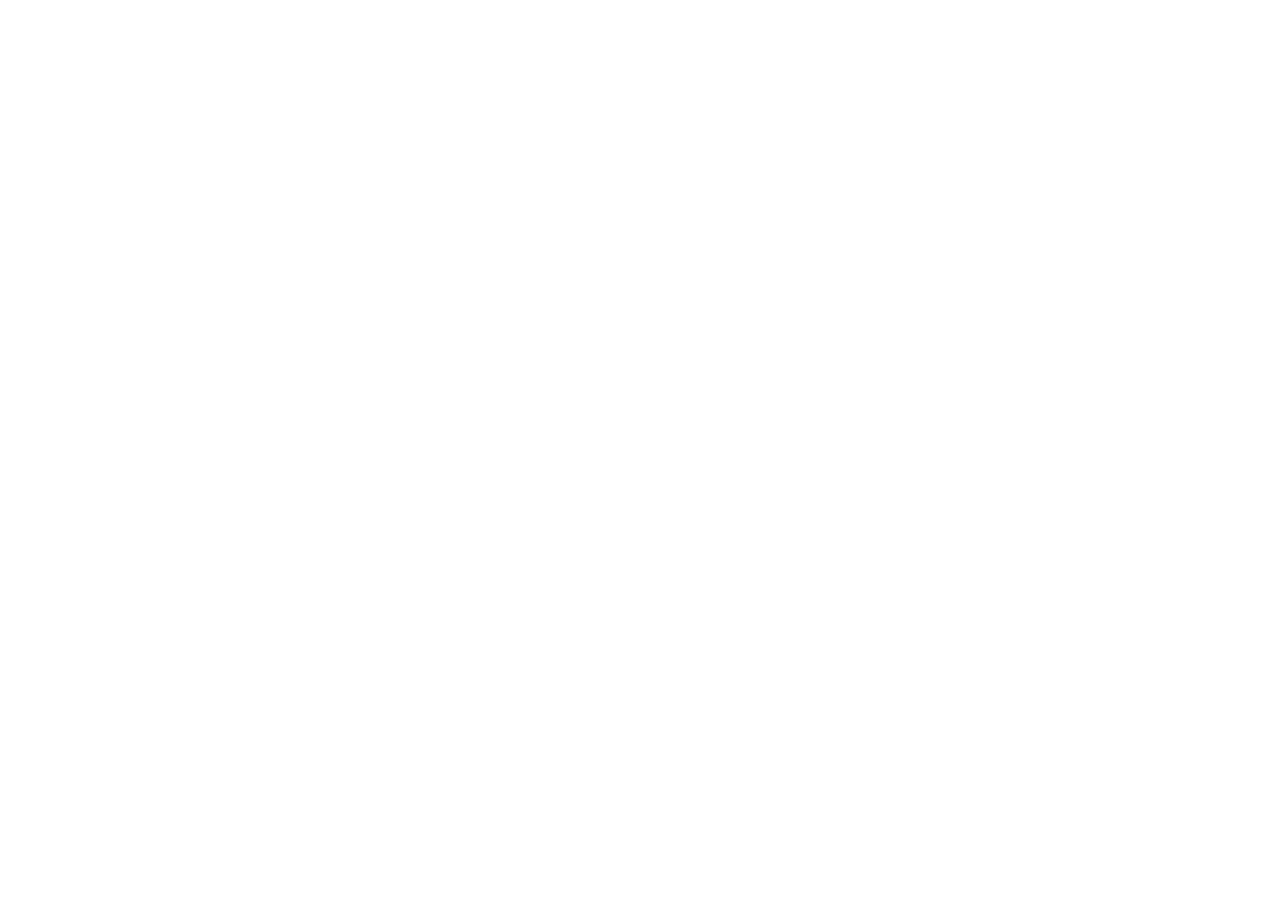
==== index.html @ 550b503c "Add style.css file" ====
<!DOCTYPE html>
<html lang="en">
<head>
    <meta charset="UTF-8">
    <meta http-equiv="X-UA-Compatible" content="IE=edge">
    <meta name="viewport" content="width=device-width, initial-scale=1.0">
    <link rel="stylesheet" href="style.css">
    <title>Science Conference</title>
</head>
<body>
    
</body>
</html>
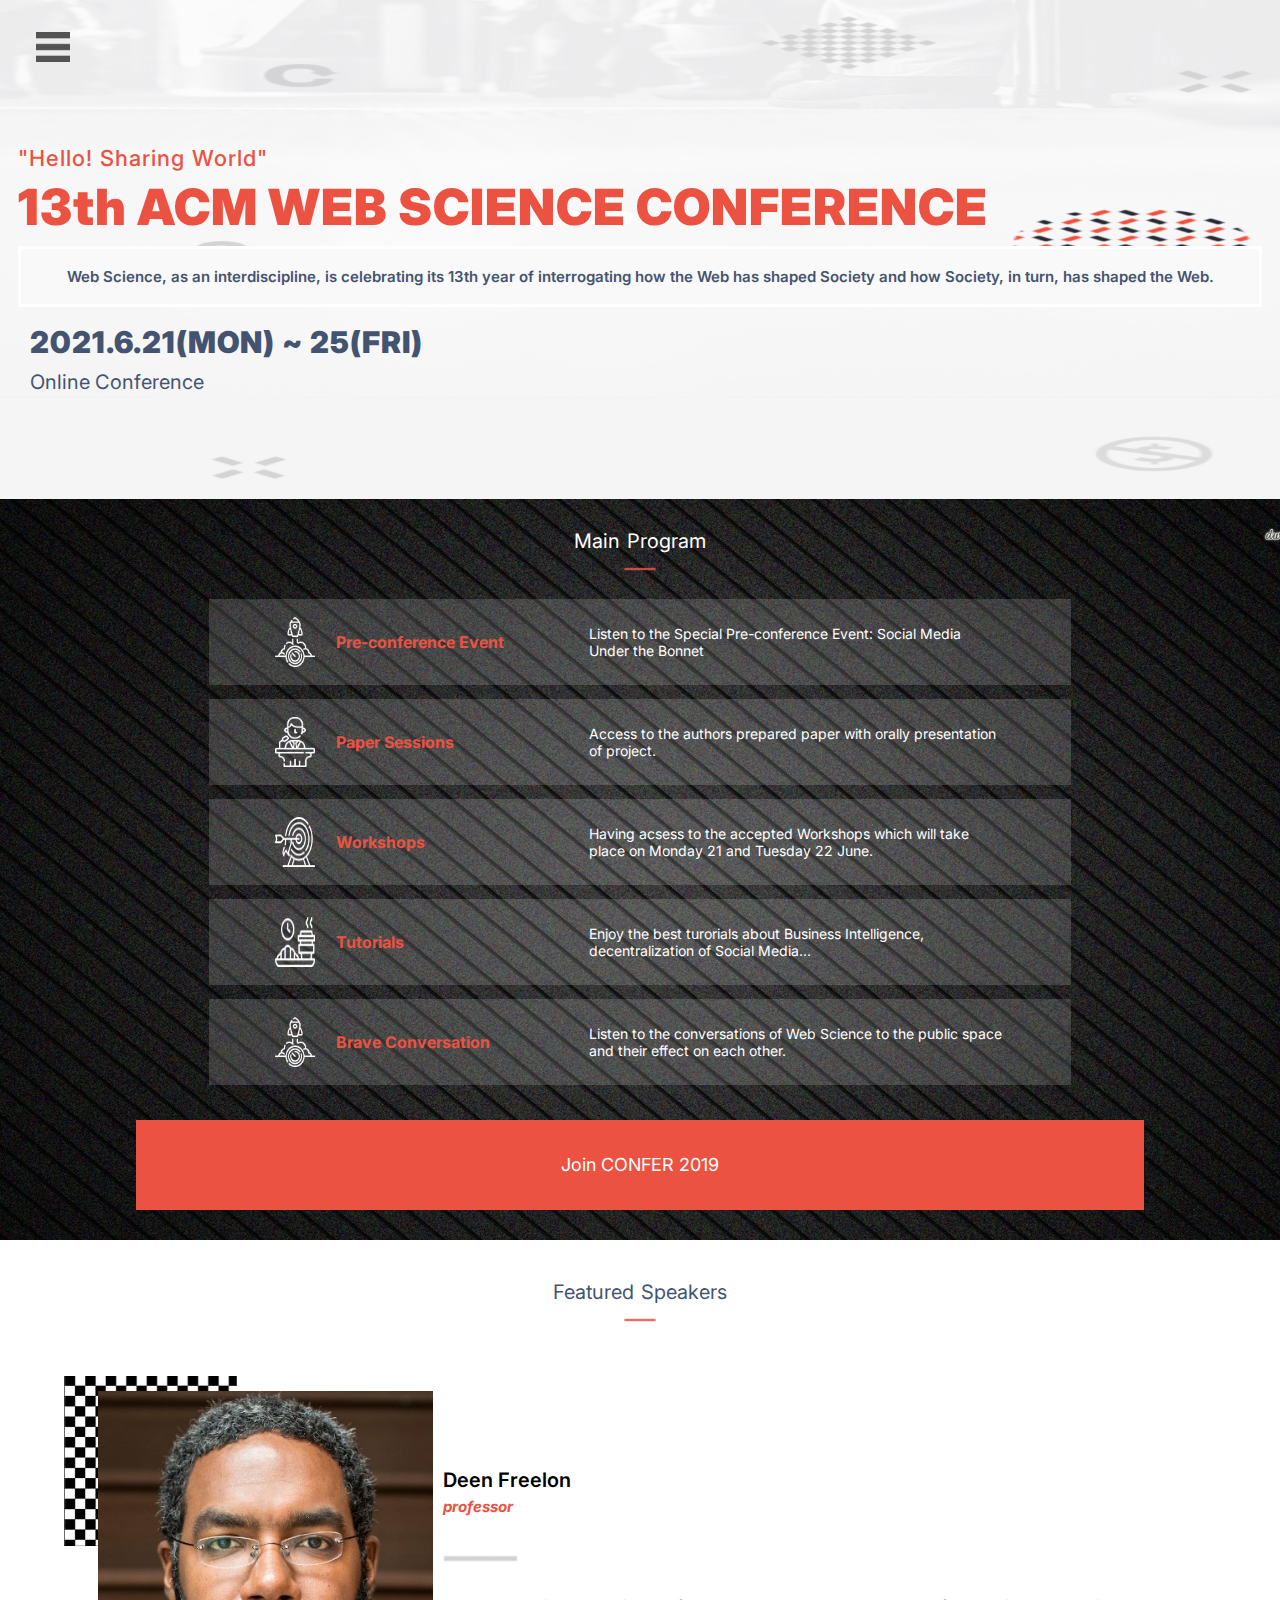
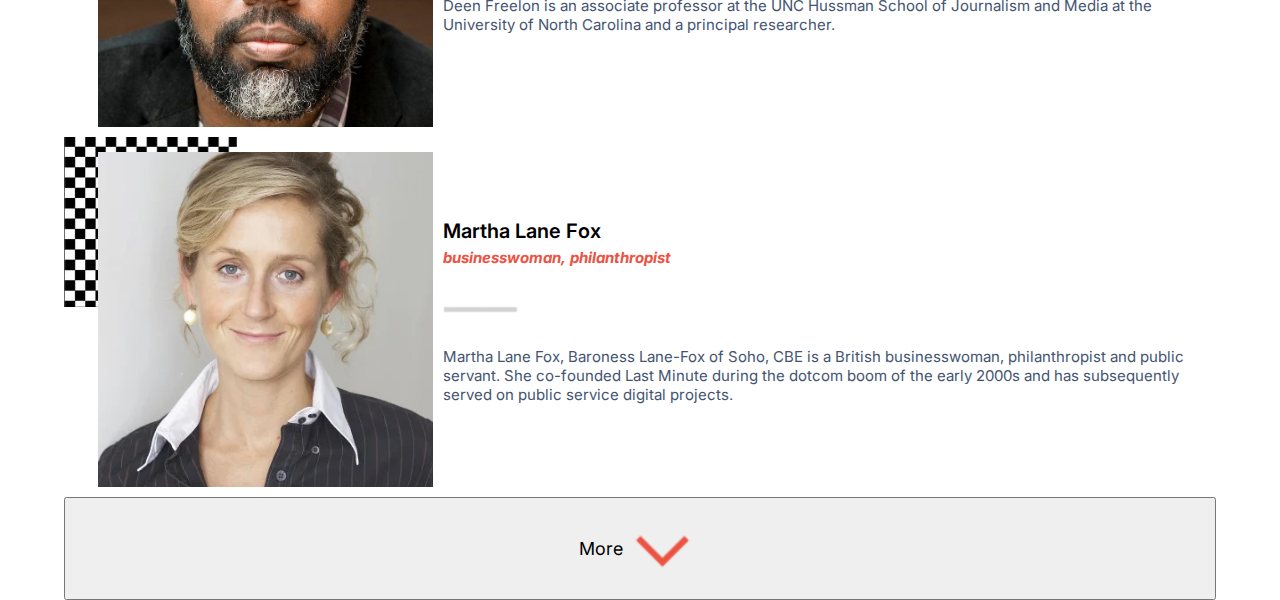
==== commit 0337f202: "Add home page for mobile version" ====
--- a/index.html
+++ b/index.html
@@ -1,13 +1,99 @@
 <!DOCTYPE html>
-<html lang="en">
+<html>
+
 <head>
-    <meta charset="UTF-8">
-    <meta http-equiv="X-UA-Compatible" content="IE=edge">
-    <meta name="viewport" content="width=device-width, initial-scale=1.0">
-    <link rel="stylesheet" href="style.css">
-    <title>Science Conference</title>
+  <meta charset="utf-8">
+  <meta name="viewport" content="width=device-width">
+  <title>CONFER</title>
+  <link rel="stylesheet" href="./css/homepage.css">
+  <link rel="preconnect" href="https://fonts.googleapis.com">
+<link rel="preconnect" href="https://fonts.gstatic.com" crossorigin>
+<link href="https://fonts.googleapis.com/css2?family=Inter:wght@300;400;500;600;700&display=swap" rel="stylesheet">
 </head>
+
 <body>
-    
+<section class="bg-img">
+  <nav class="nav-bar">
+    <div class="nav1-desktop">
+      <ul class="nav-list">
+      <li class="nav-item"><a href="#"><div class="facebook-img"><img src="./Assets/facebook_f_64px.png" alt="facebook" width="22px"></div></a></li>
+      <li class="nav-item"><a href="#"><div class="twitter-img"><img src="./Assets/twitter_64px.png" alt="twitter" width="22px"></div></a></li>
+      <li class="nav-item"><a href="#">English</a></li>
+      <li class="nav-item"><a href="#">My Page</a></li>
+      <li class="nav-item"><a href="#">Logout</a></li>
+    </ul>
+    </div>
+    <div class="nav2-desktop">
+          <div class="logo"><a href="#">>>CONFER</a></div>
+          <ul>
+            <li class="nav-item"><a href="#">About</a></li>
+            <li class="nav-item"><a href="#">Program</a></li>
+            <li class="nav-item"><a href="#">Join</a></li>
+            <li class="nav-item"><a href="#">Sponser</a></li>
+            <li class="nav-item"><a href="#">News</a></li>
+            <li class="nav-item"><a href="#">CC Campaign</a></li>
+          </ul>
+    </div>
+    <div class="nav-mobile">
+        <div class="mobile-hamburger"><a href="#"><img src="./Assets/mobile_menu.png" alt="mobile-menu"></a></div>
+    </div>
+    <!-- <div class="mobile-menu">
+        <div class="mobile-hamburger"><a href="#"><img src="./Assets/mobile_menu.png" alt="mobile-menu"></a></div>
+    </div> -->
+  </nav>
+  <div class="homepage">
+    <div class="heading-container">
+     <p>"Hello! Sharing World"</p>
+     <h1 class="main-heading">13th ACM WEB SCIENCE CONFERENCE</h1>
+    </div>
+    <div class="home-paragraph">
+     <p>Web Science, as an interdiscipline, is celebrating its 13th year of interrogating how the Web has shaped Society and how Society, in turn, has shaped the Web.</p>
+    </div>
+    <div class="date"><p>2021.6.21(MON) ~ 25(FRI)</p></div>
+    <div class="place"><p>Online Conference</p></div>
+  </div>
+
+</section>
+
+  <section class="main-program">
+    <h2 class="main-progam-title">Main Program</h2>
+    <img src="Assets/icons8-line-32.png" alt="underline" class="underline">
+    <div class="programs-container">
+        <div class="programs">
+            <img src="Assets/icon-4.png" alt="conference" class="program-icon">
+            <h3 class="program-title">Pre-conference Event</h3>
+            <p class="program-description">Listen to the Special Pre-conference Event: Social Media Under the Bonnet</p>
+        </div>
+        <div class="programs">
+            <img src="Assets/icon.png" alt="conference" class="program-icon">
+            <h3 class="program-title">Paper Sessions</h3>
+            <p class="program-description">Access to the authors prepared paper with orally presentation of project.</p>
+        </div>
+        <div class="programs">
+            <img src="Assets/icon-2.png" alt="conference" class="program-icon">
+            <h3 class="program-title">Workshops</h3>
+            <p class="program-description">Having acsess to the accepted Workshops which will take place on Monday 21 and Tuesday 22 June.</p>
+        </div>
+        <div class="programs">
+            <img src="Assets/icon-3.png" alt="conference" class="program-icon">
+            <h3 class="program-title">Tutorials</h3>
+            <p class="program-description">Enjoy the best turorials about Business Intelligence, decentralization of Social Media...</p>
+        </div>
+        <div class="programs">
+            <img src="Assets/icon-4.png" alt="conference" class="program-icon">
+            <h3 class="program-title">Brave Conversation</h3>
+            <p class="program-description">Listen to the conversations of Web Science to the public space and their effect on each other.</p>
+        </div>
+        
+    </div>
+    <div class="join">
+        <p >Join CONFER 2019</p>
+    </div>
+  </section>
+
+  <script src="scripts/index.js"></script>
+
+
 </body>
+
 </html>--- a/css/homepage.css
+++ b/css/homepage.css
@@ -0,0 +1,269 @@
+@import url('https://fonts.googleapis.com/css2?family=Inter:wght@300;400;500;600;700&display=swap');
+*{
+  margin: 0;
+  padding: 0;
+  box-sizing: border-box;
+  font-family: 'Inter', sans-serif;
+}
+.bg-img{
+    background-image: url('../Assets/mobile-bg.png');
+    background-repeat: no-repeat;
+    background-size: 105% 100%;
+    padding-bottom: 100px;
+}
+.nav1-desktop{
+  display: none;
+}
+.nav2-desktop{
+  display: none;
+}
+.mobile-hamburger{
+  margin-left: 36px;
+}
+
+.mobile-hamburger a img{
+  width: 34px;
+  padding-top: 32px;
+}
+
+.homepage{
+  display: flex;
+  flex-direction: column;
+  
+}
+.heading-container{
+  display: flex;
+  flex-direction: column;
+  margin-top: 75px;
+  margin-left: 18px;
+  font-size: 22px;
+    font-weight: 500;
+    line-height: 35px;
+    color: #ec5242;
+  letter-spacing: 1px;
+}
+.main-heading{
+   font-size: 50px;
+  font-weight: 900;
+  line-height: 42px;
+  margin-top: 10px;
+}
+.home-paragraph{
+  display: flex;
+justify-content: center;
+align-items: center;
+border: 3px solid white;
+  background-color: rgb(250 249 249);;
+  font-size: 15px;
+    color: #445470;
+      padding: 14px 32px;
+    margin: 18px;
+  line-height: 27px;
+    font-weight: 600;
+
+}
+.date{
+
+  margin-left: 30px;
+  font-size: 30px;
+    font-weight: 900;
+    line-height: 35px;
+     color: #445470;
+  letter-spacing: 1px;
+}
+.place{
+    color: #445470;
+      padding-top: 6px;
+
+    margin-left: 30px;
+  line-height: 33px;
+    font-weight: 400;
+  font-size: 20px;
+}
+.main-program{
+    padding: 30px 10px;
+    display: flex;
+    flex-direction: column;
+   align-items: center;
+   background-image: url('../Assets/wallpaper_background.jpg');
+   background-repeat: no-repeat;
+   background-size: 105% 100%;
+    color: white;
+}
+.main-progam-title{
+text-align: center;
+font-size: 20px;
+word-spacing: 2px;
+font-weight: normal;
+
+}
+.underline{
+    rotate: -45deg;
+}
+.underline2{
+    margin-top: 5px;
+    rotate: 45deg;
+    width: 10%;
+}
+.programs-container{
+    display: flex;
+    flex-direction: column;
+    align-items: center;
+    justify-content: center;
+}
+.programs{
+    display: flex;
+    align-items: center;
+    justify-content: center;
+    background-color: rgb(255 255 255 / 15.2%);
+    width: 98%;
+    padding: 18px 15px;
+    margin-top: 14px;
+    gap: 20px;
+}
+.program-icon{
+    width:40px;
+    height: 50px;
+
+}
+.program-title{
+    width: 28%;
+    font-size: 16px;
+    margin-left: 1px;
+    color: #ec5242;
+
+}
+.program-description{
+    width: 50%;
+    font-size: 14px;
+    /* margin-left: 30px; */
+
+}
+.join{
+    width: 80%;
+    height: 90px;
+    display: flex;
+    justify-content: center;
+    align-items: center;
+    background-color: #ec5242;
+    margin-top: 35px; 
+    padding: 35px;
+    font-size: 18px;
+}
+.featured-speakers{
+    display: flex;
+    flex-direction: column;
+    align-items: center;
+    justify-content: center;
+    margin-top: 40px;
+
+}
+.speakers-title{
+    color: #445470;
+    text-align: center;
+font-size: 20px;
+word-spacing: 2px;
+font-weight: normal;
+}
+.speaker-container{
+    display: flex;
+    flex-direction: column;
+    align-items: center;
+    justify-content: center;
+    margin-top: 40px;
+}
+.speaker{
+    display: flex;
+    justify-content: center;
+    width: 90%;
+    background-image: url('../Assets/chess-bg2.jpg');
+    background-position-y: top;
+    background-position-x: left;
+    background-repeat: no-repeat;
+    background-size: 15%;
+    margin-bottom: 10px;
+}
+.speaker-photo-container{
+    display: flex;
+    flex-direction: column;
+    justify-content: center;
+    align-items: center;
+    width: 30%;
+    height: 30%;
+}
+.speaker-text-container{
+    display: flex;
+    flex-direction: column;
+    justify-content: center;
+    margin-left: 10px;
+    width: 65%;
+
+}
+.speaker-img{
+    padding-left: 10px;
+    padding-top: 15px;
+    align-self: flex-start;
+    width: 100%;
+}
+.speaker-name{
+    font-size: 20px;
+    font-weight: 600;
+}
+.speaker-position{
+    margin-top: 5px;
+    font-size: 15px;
+    font-weight: 700;
+    color:  #ec5242;
+   font-style: italic;
+}
+.speaker-intro{
+    font-weight: normal;
+    font-size: 15px;
+    color: #445470;
+}
+.button-container{
+    width: 90%;
+}
+.speakerBtn{
+    font-size: 18px;
+    width: 100%;
+    padding: 10px;
+    display: flex;
+    justify-content: center;
+    align-items: center;
+}
+.btnIcon{
+    width: 7%;
+    rotate: 90deg;
+}
+.speaker-3 {
+    display: none;
+}
+.speaker-4 {
+    display: none;
+}
+.speaker-5 {
+    display: none;
+}
+.speaker-6 {
+    display: none;
+}
+/* @media only screen and (min-width:786px){ */
+/* .nav-bar{
+  display: flex;
+}
+.nav-list{
+  display:flex;
+  justify-content: flex-end;
+  list-style-type: none;
+  margin-right: 90px;
+}
+.nav-item{
+ padding-right: 15px;
+
+}
+.nav-item a{
+  color: white;
+  text-decoration: none;
+} */
+/* } */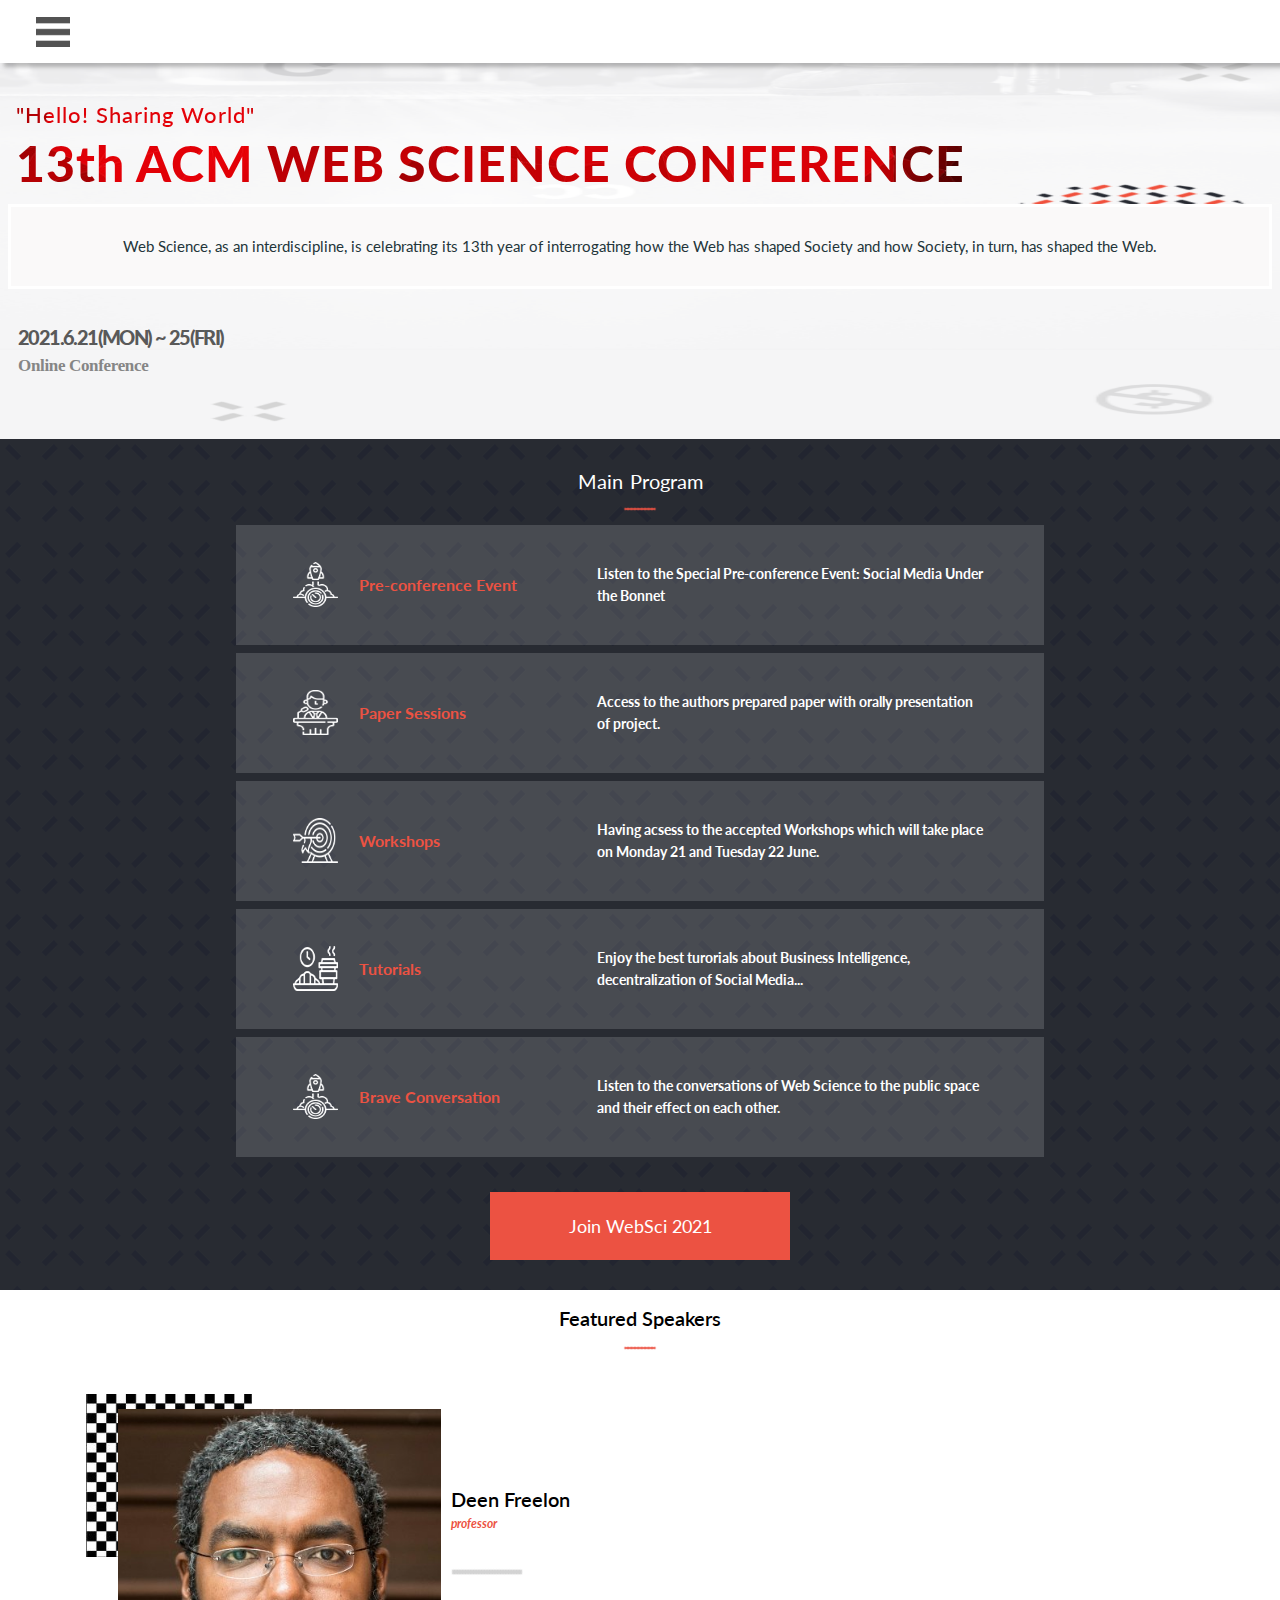
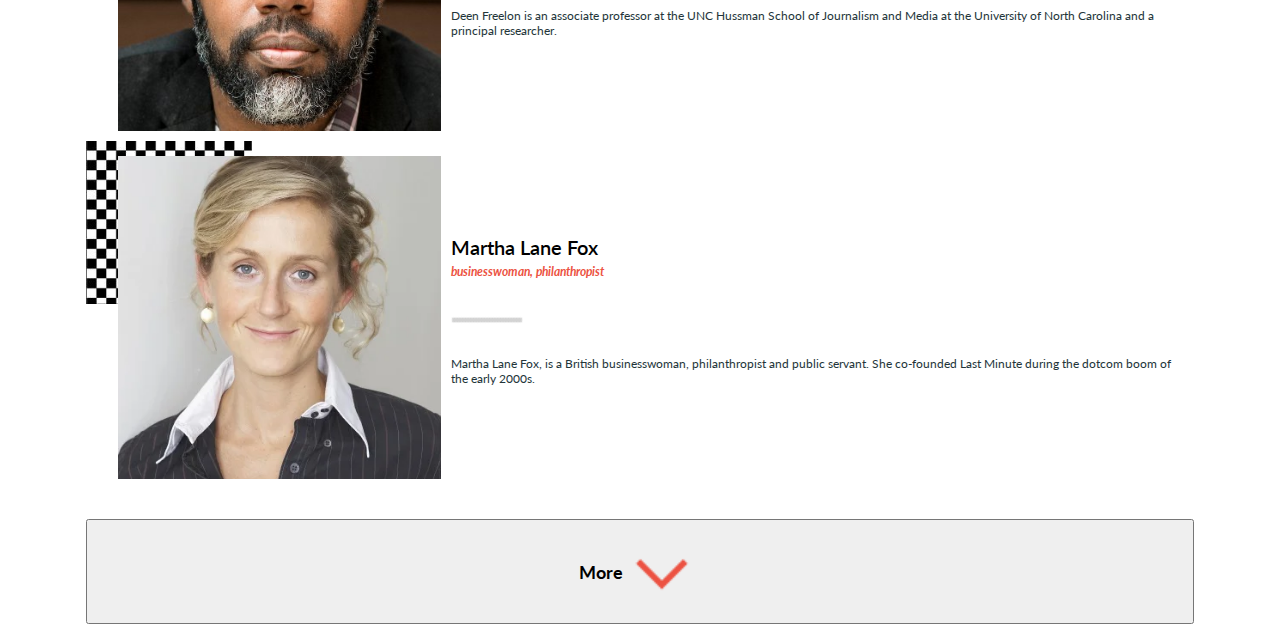
==== commit f0910099: "Add images to Asset folder" ====
--- a/index.html
+++ b/index.html
@@ -4,11 +4,14 @@
 <head>
   <meta charset="utf-8">
   <meta name="viewport" content="width=device-width">
-  <title>CONFER</title>
+  <title>WebSci</title>
   <link rel="stylesheet" href="./css/homepage.css">
   <link rel="preconnect" href="https://fonts.googleapis.com">
+  <link rel="preconnect" href="https://fonts.googleapis.com">
+  <link rel="preconnect" href="https://fonts.gstatic.com" crossorigin>
+  <link rel="preconnect" href="https://fonts.googleapis.com">
 <link rel="preconnect" href="https://fonts.gstatic.com" crossorigin>
-<link href="https://fonts.googleapis.com/css2?family=Inter:wght@300;400;500;600;700&display=swap" rel="stylesheet">
+<link href="https://fonts.googleapis.com/css2?family=Inter:wght@300;400;500;600;700&family=Lato:wght@100;300;400;700;900&display=swap" rel="stylesheet">       
 </head>
 
 <body>
@@ -35,11 +38,9 @@
           </ul>
     </div>
     <div class="nav-mobile">
-        <div class="mobile-hamburger"><a href="#"><img src="./Assets/mobile_menu.png" alt="mobile-menu"></a></div>
+        <div class="mobile-hamburger-container"><a href="#"><img src="./Assets/mobile_menu.png" alt="mobile-menu" class="hamburger"></a></div>
     </div>
-    <!-- <div class="mobile-menu">
-        <div class="mobile-hamburger"><a href="#"><img src="./Assets/mobile_menu.png" alt="mobile-menu"></a></div>
-    </div> -->
+    
   </nav>
   <div class="homepage">
     <div class="heading-container">
@@ -87,7 +88,7 @@
         
     </div>
     <div class="join">
-        <p >Join CONFER 2019</p>
+        <p >Join WebSci 2021</p>
     </div>
   </section>
 
--- a/css/homepage.css
+++ b/css/homepage.css
@@ -1,254 +1,328 @@
-@import url('https://fonts.googleapis.com/css2?family=Inter:wght@300;400;500;600;700&display=swap');
-*{
+@import url('https://fonts.googleapis.com/css2?family=Inter:wght@300;400;500;600;700&family=Lato:wght@100;300;400;700;900&display=swap');
+
+* {
   margin: 0;
   padding: 0;
   box-sizing: border-box;
-  font-family: 'Inter', sans-serif;
-}
-.bg-img{
-    background-image: url('../Assets/mobile-bg.png');
-    background-repeat: no-repeat;
-    background-size: 105% 100%;
-    padding-bottom: 100px;
-}
-.nav1-desktop{
-  display: none;
-}
-.nav2-desktop{
-  display: none;
-}
-.mobile-hamburger{
+  font-family: 'Lato', sans-serif;
+}
+
+/* .bg-img {
+  background-image: url('../Assets/mobile-bg.png');
+  background-repeat: no-repeat;
+  background-size: 105% 100%;
+  padding-bottom: 69px;
+} */
+.nav-bar{
+  background: #FFFFFF;
+
+}
+.nav1-desktop {
+  display: none;
+}
+
+.nav2-desktop {
+  display: none;
+}
+.nav-mobile {
+     display: flex;
+    padding-bottom: 13px;
+    height: 63px;
+    align-items: end;
+    position: absolute;
+    width: 100%;
+    background-color: white;
+    box-shadow: 4px 4px 4px rgba(0, 0, 0, 0.25);
+}
+
+.mobile-hamburger-container {
   margin-left: 36px;
 }
 
-.mobile-hamburger a img{
+.mobile-hamburger-container a img {
   width: 34px;
   padding-top: 32px;
 }
 
-.homepage{
-  display: flex;
-  flex-direction: column;
-  
-}
-.heading-container{
-  display: flex;
-  flex-direction: column;
-  margin-top: 75px;
-  margin-left: 18px;
+.homepage {
+  display: flex;
+  flex-direction: column;
+  background-image: url(../Assets/mobile-bg.png);
+  background-repeat: no-repeat;
+  background-size: 105% 100%;
+  padding-bottom: 70px;
+}
+
+.heading-container {
+  -webkit-background-clip: text;
+  -webkit-text-fill-color: transparent;
+  background-image: url('../Assets/redb5.jpg');
+  display: flex;
+  flex-direction: column;
+  margin-top: 97px;
+  margin-left: 16px;
   font-size: 22px;
-    font-weight: 500;
-    line-height: 35px;
-    color: #ec5242;
+  font-weight: 500;
+  line-height: 35px;
+  color: #ec5242;
   letter-spacing: 1px;
 }
-.main-heading{
-   font-size: 50px;
+
+.main-heading {
+  font-size: 50px;
   font-weight: 900;
   line-height: 42px;
   margin-top: 10px;
 }
-.home-paragraph{
-  display: flex;
-justify-content: center;
-align-items: center;
-border: 3px solid white;
-  background-color: rgb(250 249 249);;
+
+.home-paragraph {
+  display: flex;
+  justify-content: center;
+  align-items: center;
+  border: 3px solid white;
+  background-color: rgb(250 249 249);
   font-size: 15px;
-    color: #445470;
-      padding: 14px 32px;
-    margin: 18px;
-  line-height: 27px;
-    font-weight: 600;
-
-}
-.date{
-
-  margin-left: 30px;
-  font-size: 30px;
+  color: rgb(35, 53, 58);
+  padding: 17px 14px;
+  margin: 20px 8px 0 8px;
+  height: 85px;
+  
+}
+.home-paragraph p{
+  font-style: normal;
+  font-weight: 400;
+  font-size: 15px;
+  line-height: 17px;
+}
+
+.date {
+  margin-left: 18px;
+  margin-top: 30px;
+  color: rgb(35, 53, 58);
+  height: 36.76px;
+  display: flex;
+  justify-content: start;
+  align-items: center;
+}
+.date p{
+  font-style: normal;
     font-weight: 900;
-    line-height: 35px;
-     color: #445470;
-  letter-spacing: 1px;
-}
-.place{
-    color: #445470;
-      padding-top: 6px;
-
-    margin-left: 30px;
-  line-height: 33px;
-    font-weight: 400;
+    font-size: 20px;
+    align-items: center;
+    letter-spacing: -0.08em;
+    line-height: 0px;
+    color:#595959;
+}
+.place {
+  margin-left: 18px;
+  height: 13px;
+}
+.place p{
+  font-family: 'Gothic A1';
+  font-style: normal;
+  font-weight: 700;
+  font-size: 17px;
+  color: #868686;
+  display: flex;
+  align-items: center;
+  letter-spacing: -0.02em;
+}
+
+.main-program {
+  padding: 30px 10px;
+  display: flex;
+  flex-direction: column;
+  align-items: center;
+  background-image: url('../Assets/cross.svg');
+  background-size: 63px;
+  background-color: rgb(40, 43,50);
+  color: white;
+}
+
+.main-progam-title {
+  text-align: center;
   font-size: 20px;
-}
-.main-program{
-    padding: 30px 10px;
-    display: flex;
-    flex-direction: column;
-   align-items: center;
-   background-image: url('../Assets/wallpaper_background.jpg');
-   background-repeat: no-repeat;
-   background-size: 105% 100%;
-    color: white;
-}
-.main-progam-title{
-text-align: center;
-font-size: 20px;
-word-spacing: 2px;
-font-weight: normal;
-
-}
-.underline{
-    rotate: -45deg;
-}
-.underline2{
-    margin-top: 5px;
-    rotate: 45deg;
-    width: 10%;
-}
-.programs-container{
-    display: flex;
-    flex-direction: column;
-    align-items: center;
-    justify-content: center;
-}
-.programs{
-    display: flex;
-    align-items: center;
-    justify-content: center;
-    background-color: rgb(255 255 255 / 15.2%);
-    width: 98%;
-    padding: 18px 15px;
-    margin-top: 14px;
-    gap: 20px;
-}
-.program-icon{
-    width:40px;
-    height: 50px;
-
-}
-.program-title{
-    width: 28%;
-    font-size: 16px;
-    margin-left: 1px;
-    color: #ec5242;
-
-}
-.program-description{
-    width: 50%;
-    font-size: 14px;
-    /* margin-left: 30px; */
-
-}
-.join{
-    width: 80%;
-    height: 90px;
-    display: flex;
-    justify-content: center;
-    align-items: center;
-    background-color: #ec5242;
-    margin-top: 35px; 
-    padding: 35px;
-    font-size: 18px;
-}
-.featured-speakers{
-    display: flex;
-    flex-direction: column;
-    align-items: center;
-    justify-content: center;
-    margin-top: 40px;
-
-}
-.speakers-title{
-    color: #445470;
-    text-align: center;
-font-size: 20px;
-word-spacing: 2px;
-font-weight: normal;
-}
-.speaker-container{
-    display: flex;
-    flex-direction: column;
-    align-items: center;
-    justify-content: center;
-    margin-top: 40px;
-}
-.speaker{
-    display: flex;
-    justify-content: center;
-    width: 90%;
-    background-image: url('../Assets/chess-bg2.jpg');
-    background-position-y: top;
-    background-position-x: left;
-    background-repeat: no-repeat;
-    background-size: 15%;
-    margin-bottom: 10px;
-}
-.speaker-photo-container{
-    display: flex;
-    flex-direction: column;
-    justify-content: center;
-    align-items: center;
-    width: 30%;
-    height: 30%;
-}
-.speaker-text-container{
-    display: flex;
-    flex-direction: column;
-    justify-content: center;
-    margin-left: 10px;
-    width: 65%;
-
-}
-.speaker-img{
-    padding-left: 10px;
-    padding-top: 15px;
-    align-self: flex-start;
-    width: 100%;
-}
-.speaker-name{
-    font-size: 20px;
-    font-weight: 600;
-}
-.speaker-position{
-    margin-top: 5px;
-    font-size: 15px;
-    font-weight: 700;
-    color:  #ec5242;
-   font-style: italic;
-}
-.speaker-intro{
-    font-weight: normal;
-    font-size: 15px;
-    color: #445470;
-}
-.button-container{
-    width: 90%;
-}
-.speakerBtn{
-    font-size: 18px;
-    width: 100%;
-    padding: 10px;
-    display: flex;
-    justify-content: center;
-    align-items: center;
-}
-.btnIcon{
-    width: 7%;
-    rotate: 90deg;
-}
-.speaker-3 {
-    display: none;
-}
-.speaker-4 {
-    display: none;
-}
-.speaker-5 {
-    display: none;
-}
-.speaker-6 {
-    display: none;
-}
+  word-spacing: 2px;
+  font-weight: normal;
+}
+
+.underline {
+  rotate: -45deg;
+}
+
+.underline2 {
+  margin-top: 5px;
+  rotate: 45deg;
+  width: 10%;
+}
+
+.programs-container {
+  display: flex;
+  flex-direction: column;
+  align-items: center;
+  justify-content: center;
+  gap: 8px;
+}
+
+.programs {
+  display: flex;
+  align-items: center;
+  justify-content: center;
+  background-color: rgb(255 255 255 / 15.2%);
+  width: 98%;
+  padding: 18px 15px;
+  gap: 20px;
+  height: 120px;
+}
+
+.program-icon {
+  width: 45px;
+  height: 45px;
+}
+
+.program-title {
+  width: 28%;
+  margin-left: 1px;
+  color: #ec5242;
+  font-style: normal;
+font-weight: 700;
+font-size: 16px;
+line-height: 25px;
+}
+
+.program-description {
+  width: 50%;
+  font-size: 14px;
+  font-style: normal;
+font-weight: 700;
+line-height: 22px;
+
+  /* margin-left: 30px; */
+}
+
+.join {
+  width: 300px;
+  height: 68px;
+  display: flex;
+  justify-content: center;
+  align-items: center;
+  background-color: #ec5242;
+  margin-top: 35px;
+  padding: 20px 50px;
+  font-size: 18px;
+}
+
+.featured-speakers {
+  display: flex;
+  flex-direction: column;
+  align-items: center;
+  justify-content: center;
+  margin-top: 14px;
+}
+
+.speakers-title {
+  color: #000000;
+  font-style: normal;
+  font-weight: 600;
+  font-size: 20px;
+  line-height: 28px;
+}
+
+.speaker-container {
+  display: flex;
+  flex-direction: column;
+  align-items: center;
+  justify-content: center;
+  margin-top: 30px;
+}
+
+.speaker {
+  display: flex;
+  justify-content: center;
+  width: 90%;
+  background-image: url('../Assets/chess-bg2.jpg');
+  background-position-y: top;
+  background-position-x: left;
+  background-repeat: no-repeat;
+  background-size: 15%;
+  margin-bottom: 10px;
+}
+.hidden-speakers{
+  display: none;
+}
+.speaker-photo-container {
+  display: flex;
+  flex-direction: column;
+  justify-content: center;
+  align-items: center;
+  width: 30%;
+  height: 30%;
+}
+
+.speaker-text-container {
+  display: flex;
+  flex-direction: column;
+  justify-content: center;
+  margin-left: 10px;
+  width: 65%;
+}
+
+.speaker-img {
+  padding-left: 10px;
+  padding-top: 15px;
+  align-self: flex-start;
+  width: 100%;
+}
+
+.speaker-name {
+  font-size: 20px;
+  font-weight: 600;
+}
+
+.speaker-position {
+  margin-top: 5px;
+      font-size: 12px;
+  font-weight: 700;
+  color: #ec5242;
+  font-style: italic;
+}
+
+.speaker-intro {
+  font-weight: normal;
+  font-size: 12px;
+  color: rgb(35, 53, 58);
+}
+
+.button-container {
+  width: 90%;
+  margin-bottom: 20px;
+}
+
+.speakerBtn {
+  font-size: 18px;
+  font-weight: 700;
+  width: 100%;
+  padding: 12px 0;
+  display: flex;
+  justify-content: center;
+  margin-top: 30px;
+  align-items: center;
+}
+.speaker-3, .speaker-4, .speaker-5, .speaker-6{
+  display: none;
+}
+
+.btnIcon {
+  width: 7%;
+  rotate: 90deg;
+}
+
+.invisible {
+  display: none;
+}
+
 /* @media only screen and (min-width:786px){ */
+
 /* .nav-bar{
   display: flex;
 }
@@ -266,4 +340,5 @@
   color: white;
   text-decoration: none;
 } */
-/* } */+
+/* } */
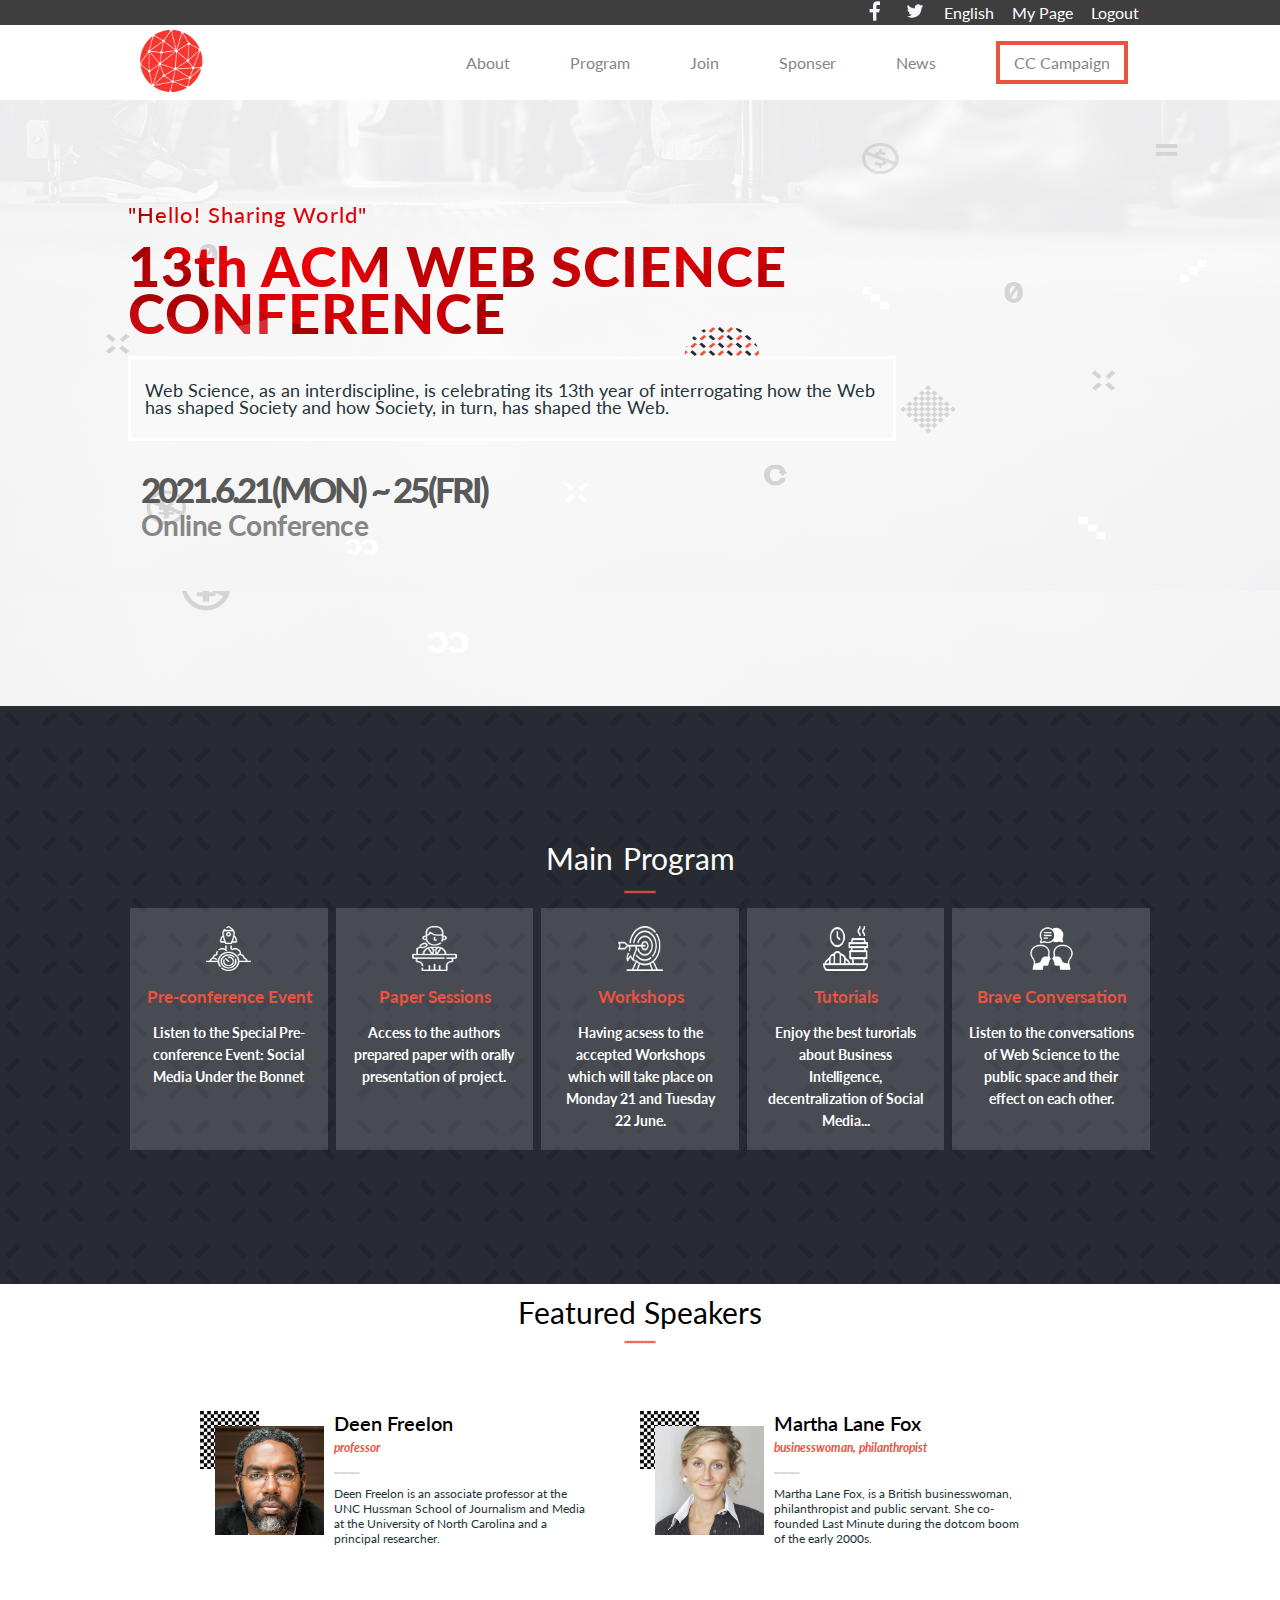
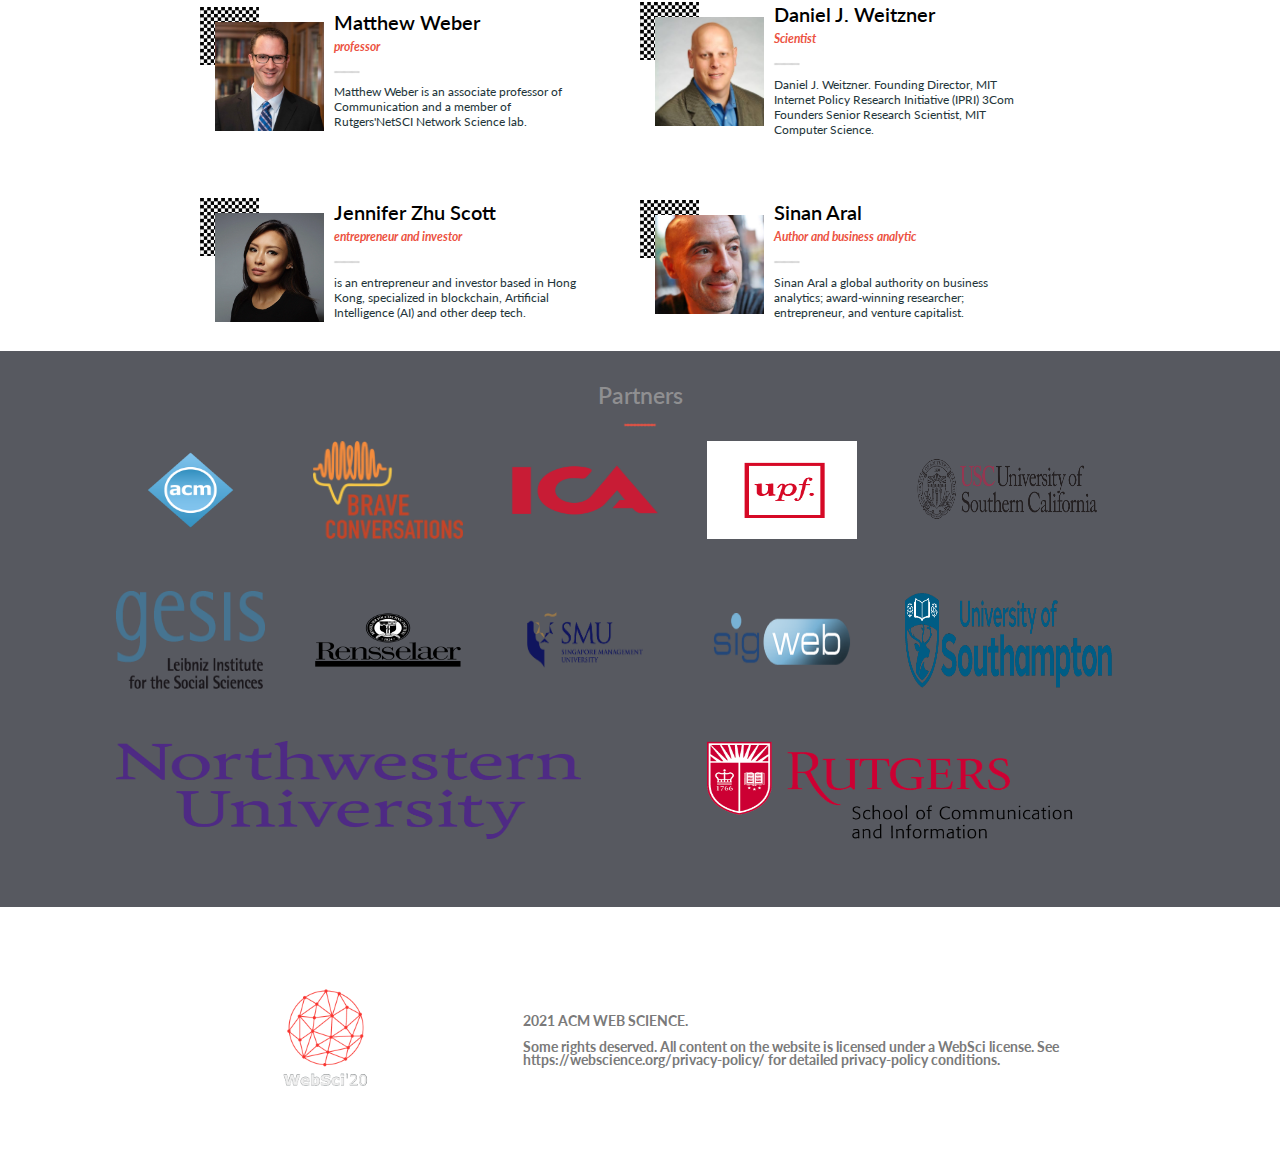
==== commit c70dec3b: "Add media query for desktop version" ====
--- a/index.html
+++ b/index.html
@@ -20,21 +20,21 @@
     <div class="nav1-desktop">
       <ul class="nav-list">
       <li class="nav-item"><a href="#"><div class="facebook-img"><img src="./Assets/facebook_f_64px.png" alt="facebook" width="22px"></div></a></li>
-      <li class="nav-item"><a href="#"><div class="twitter-img"><img src="./Assets/twitter_64px.png" alt="twitter" width="22px"></div></a></li>
+      <li class="nav-item"><a href="https://twitter.com/WebSciConf?ref_src=twsrc%5Etfw%7Ctwcamp%5Eembeddedtimeline%7Ctwterm%5Escreen-name%3AWebSciConf%7Ctwcon%5Es1_c1"><div class="twitter-img"><img src="./Assets/twitter_64px.png" alt="twitter" width="22px"></div></a></li>
       <li class="nav-item"><a href="#">English</a></li>
       <li class="nav-item"><a href="#">My Page</a></li>
       <li class="nav-item"><a href="#">Logout</a></li>
     </ul>
     </div>
     <div class="nav2-desktop">
-          <div class="logo"><a href="#">>>CONFER</a></div>
-          <ul>
-            <li class="nav-item"><a href="#">About</a></li>
-            <li class="nav-item"><a href="#">Program</a></li>
-            <li class="nav-item"><a href="#">Join</a></li>
-            <li class="nav-item"><a href="#">Sponser</a></li>
-            <li class="nav-item"><a href="#">News</a></li>
-            <li class="nav-item"><a href="#">CC Campaign</a></li>
+          <div class="logo"><a href="index.html"><img src="./Assets/orange-websci-logo.png" class="logo-img"></a></div>
+          <ul class="nav-list2">
+            <li class="nav-item2"><a href="about.html">About</a></li>
+            <li class="nav-item2"><a href="#">Program</a></li>
+            <li class="nav-item2"><a href="#">Join</a></li>
+            <li class="nav-item2"><a href="#">Sponser</a></li>
+            <li class="nav-item2"><a href="#">News</a></li>
+            <li class="nav-item2"><a href="#" class="campaign-link">CC Campaign</a></li>
           </ul>
     </div>
     <div class="nav-mobile">
@@ -81,19 +81,51 @@
             <p class="program-description">Enjoy the best turorials about Business Intelligence, decentralization of Social Media...</p>
         </div>
         <div class="programs">
-            <img src="Assets/icon-4.png" alt="conference" class="program-icon">
+            <img src="Assets/icons8-conversation-68.png" alt="conference" class="program-icon">
             <h3 class="program-title">Brave Conversation</h3>
             <p class="program-description">Listen to the conversations of Web Science to the public space and their effect on each other.</p>
         </div>
         
     </div>
-    <div class="join">
-        <p >Join WebSci 2021</p>
+    <div class="join-btn-link">
+        <button class="join">Join WebSci 2021</button>
+        <a href="#" class="whole-program-link">See the whole program</a>
     </div>
   </section>
 
   <script src="scripts/index.js"></script>
 
+  <section class="partner-section-homepage">
+    <div class="partners-homepage">
+      <h2 class="partners-title">Partners</h2>
+      <img src="Assets/icons8-line-32.png" alt="underline" class="underline">
+      <div class="all-sponsers-desktop">
+        <img src="./Assets/acm-logo.png" alt="partner-logo" class="partner-logo">
+        <img src="./Assets/partner2.png" alt="partner-logo" class="partner-logo">
+        <img src="./Assets/ica-logo.png" alt="partner-logo" class="partner-logo">
+        <img src="./Assets/partner13.png" alt="partner-logo" class="partner-logo">
+        <img src="./Assets/partner3.png" alt="partner-logo" class="partner-logo">
+        <img src="./Assets/partner6.png" alt="partner-logo" class="partner-logo">
+        <img src="./Assets/partner8.png" alt="partner-logo" class="partner-logo">
+        <img src="./Assets/partner10.png" alt="partner-logo" class="partner-logo">
+        <img src="./Assets/partner9.png" alt="partner-logo" class="partner-logo">
+        <img src="./Assets/University_of_Southampton_Logo.png" alt="partner-logo" class="partner-logo">
+        <img src="./Assets/partner7.png" alt="partner-logo" class="partner-logo">
+        <img src="./Assets/partner12.png" alt="partner-logo" class="partner-logo">
+        
+      </div>
+    </div>
+  </section>
+  <section class="footer-desktop">
+    <div class="footer-container">
+      <div class="footer-logo-container">
+        <a href="index.html"><img src="./Assets/websci_white_logo.png" alt="logo" class="footer-logo"></a>
+      </div>
+      <div class="footer-text">2021 ACM WEB SCIENCE.<br><br>Some rights deserved. All content on the website is licensed under a WebSci license. See <span><a href="https://webscience.org/privacy-policy/" class="privacy-link">https://webscience.org/privacy-policy/</a></span> for detailed privacy-policy conditions.</div>
+    </div>
+  </section>
+  
+
 
 </body>
 
--- a/css/homepage.css
+++ b/css/homepage.css
@@ -6,17 +6,10 @@
   box-sizing: border-box;
   font-family: 'Lato', sans-serif;
 }
-
-/* .bg-img {
-  background-image: url('../Assets/mobile-bg.png');
-  background-repeat: no-repeat;
-  background-size: 105% 100%;
-  padding-bottom: 69px;
-} */
-.nav-bar{
-  background: #FFFFFF;
-
-}
+.nav-bar {
+  background: #fff;
+}
+
 .nav1-desktop {
   display: none;
 }
@@ -24,15 +17,16 @@
 .nav2-desktop {
   display: none;
 }
+
 .nav-mobile {
-     display: flex;
-    padding-bottom: 13px;
-    height: 63px;
-    align-items: end;
-    position: absolute;
-    width: 100%;
-    background-color: white;
-    box-shadow: 4px 4px 4px rgba(0, 0, 0, 0.25);
+  display: flex;
+  padding-bottom: 13px;
+  height: 63px;
+  align-items: end;
+  position: absolute;
+  width: 100%;
+  background-color: white;
+  box-shadow: 4px 4px 4px rgba(0, 0, 0, 0.25);
 }
 
 .mobile-hamburger-container {
@@ -86,9 +80,9 @@
   padding: 17px 14px;
   margin: 20px 8px 0 8px;
   height: 85px;
-  
-}
-.home-paragraph p{
+}
+
+.home-paragraph p {
   font-style: normal;
   font-weight: 400;
   font-size: 15px;
@@ -104,21 +98,23 @@
   justify-content: start;
   align-items: center;
 }
-.date p{
-  font-style: normal;
-    font-weight: 900;
-    font-size: 20px;
-    align-items: center;
-    letter-spacing: -0.08em;
-    line-height: 0px;
-    color:#595959;
-}
+
+.date p {
+  font-style: normal;
+  font-weight: 900;
+  font-size: 20px;
+  align-items: center;
+  letter-spacing: -0.08em;
+  line-height: 0px;
+  color: #595959;
+}
+
 .place {
   margin-left: 18px;
   height: 13px;
 }
-.place p{
-  font-family: 'Gothic A1';
+
+.place p {
   font-style: normal;
   font-weight: 700;
   font-size: 17px;
@@ -135,7 +131,7 @@
   align-items: center;
   background-image: url('../Assets/cross.svg');
   background-size: 63px;
-  background-color: rgb(40, 43,50);
+  background-color: rgb(40, 43, 50);
   color: white;
 }
 
@@ -174,7 +170,11 @@
   gap: 20px;
   height: 120px;
 }
-
+.programs:hover {
+  border: 2px solid #fff;
+  transform: scaleX(1.01);
+  transition: 0.3s;
+}
 .program-icon {
   width: 45px;
   height: 45px;
@@ -185,17 +185,17 @@
   margin-left: 1px;
   color: #ec5242;
   font-style: normal;
-font-weight: 700;
-font-size: 16px;
-line-height: 25px;
+  font-weight: 700;
+  font-size: 16px;
+  line-height: 25px;
 }
 
 .program-description {
   width: 50%;
   font-size: 14px;
   font-style: normal;
-font-weight: 700;
-line-height: 22px;
+  font-weight: 700;
+  line-height: 22px;
 
   /* margin-left: 30px; */
 }
@@ -210,8 +210,12 @@
   margin-top: 35px;
   padding: 20px 50px;
   font-size: 18px;
-}
-
+  color: #fff;
+  border: none;
+}
+.whole-program-link{
+  display: none;
+}
 .featured-speakers {
   display: flex;
   flex-direction: column;
@@ -221,7 +225,7 @@
 }
 
 .speakers-title {
-  color: #000000;
+  color: #000;
   font-style: normal;
   font-weight: 600;
   font-size: 20px;
@@ -247,9 +251,11 @@
   background-size: 15%;
   margin-bottom: 10px;
 }
-.hidden-speakers{
-  display: none;
-}
+
+.hidden-speakers {
+  display: none;
+}
+
 .speaker-photo-container {
   display: flex;
   flex-direction: column;
@@ -281,7 +287,7 @@
 
 .speaker-position {
   margin-top: 5px;
-      font-size: 12px;
+  font-size: 12px;
   font-weight: 700;
   color: #ec5242;
   font-style: italic;
@@ -308,7 +314,11 @@
   margin-top: 30px;
   align-items: center;
 }
-.speaker-3, .speaker-4, .speaker-5, .speaker-6{
+
+.speaker-3,
+.speaker-4,
+.speaker-5,
+.speaker-6 {
   display: none;
 }
 
@@ -320,25 +330,568 @@
 .invisible {
   display: none;
 }
-
-/* @media only screen and (min-width:786px){ */
-
-/* .nav-bar{
-  display: flex;
-}
+.partners-homepage{
+  display: none;
+}
+.footer-desktop{
+  display: none;
+}
+
+
+
+/*about page style*/
+
+
+.bg-img {
+  background-image: url('../Assets/mobile-bg.png');
+  background-repeat: no-repeat;
+  background-size: 105% 100%;
+  padding-bottom: 40px;
+}
+
+.footer-logo-container img {
+  width: 80%;
+}
+/* 
+.logo-img img {
+  width: 100%;
+} */
+/* .logo-img-about{
+  width: 100%;
+} */
+.aboutPage {
+  display: flex;
+  flex-direction: column;
+  align-items: center;
+}
+.heading-container-about{
+  -webkit-background-clip: text;
+    -webkit-text-fill-color: transparent;
+    background-image: url(../Assets/redb5.jpg);
+    display: flex;
+    flex-direction: column;
+    align-items: center;
+    margin-top: 97px;
+    margin-left: 16px;
+    font-size: 22px;
+    font-weight: 500;
+    line-height: 35px;
+    color: #ec5242;
+    letter-spacing: 1px;
+}
+.main-heading-about {
+  text-align: center;
+  font-size: 50px;
+  font-weight: 900;
+  line-height: 42px;
+  margin-top: 10px;
+}
+
+.about-paragraph {
+  width: 85%;
+  align-items: center;
+  border: 3px solid #d3d3d3;
+  background-color: white;
+  padding: 20px 12px;
+  margin: 50px 18px 18px 18px;
+  text-align: center;
+  display: flex;
+  flex-direction: row;
+  justify-content: center;
+}
+
+.about-paragraph p {
+  font-style: normal;
+  font-weight: 400;
+  font-size: 14px;
+  line-height: 25px;
+}
+
+.contact-text {
+  margin-left: 30px;
+  font-size: 15px;
+  text-align: center;
+  color: #7a7a7a;
+  width: 90%;
+}
+
+.about-text {
+  color: #7a7a7a;
+  padding-top: 6px;
+  margin-left: 30px;
+  font-size: 15px;
+  text-align: center;
+}
+
+.link {
+  text-decoration: underline;
+  text-underline-position: under;
+  color: #5f5f5f;
+  padding-top: 6px;
+  margin-left: 30px;
+  font-size: 15px;
+  text-align: center;
+  font-weight: 800;
+}
+
+.about-icon-page {
+  display: flex;
+  flex-direction: column;
+  align-items: center;
+  justify-content: center;
+  margin-top: 20px;
+  padding-bottom: 60px;
+  border-bottom: 2px solid #d3d3d3;
+}
+
+.logo-compet-title {
+  text-align: center;
+  font-size: 22px;
+  word-spacing: 2px;
+  font-weight: 600;
+  line-height: 28px;
+  letter-spacing: -0.02em;
+  width: 80%;
+}
+
+.logo-text {
+  text-align: center;
+  color: #838383;
+  padding: 0 30px;
+  margin-bottom: 40px;
+  font-style: normal;
+  font-weight: 700;
+  font-size: 16px;
+}
+
+.logo-img-about {
+  width: 85%;
+  display: flex;
+  justify-content: center;
+}
+
+.past-section {
+  display: flex;
+  flex-direction: column;
+  align-items: center;
+}
+
+.past-confers {
+  text-align: center;
+  margin-top: 30px;
+  font-style: normal;
+  font-weight: 700;
+  font-size: 24px;
+  width: 80%;
+  line-height: 28px;
+}
+
+.past-text {
+  text-align: center;
+  font-style: normal;
+  font-weight: 700;
+  font-size: 18px;
+  line-height: 21px;
+  color: #838383;
+  width: 90%;
+}
+
+.past-photos {
+  display: flex;
+  justify-content: center;
+  align-items: center;
+  flex-direction: column;
+  gap: 1rem;
+  margin-top: 35px;
+}
+
+.img-past1-container {
+  background-image: url('../Assets/websci2020.jpg');
+  background-position: center;
+  background-size: cover;
+  width: 90%;
+  height: 180px;
+}
+
+.img-past1-overlay {
+  width: 100%;
+  padding: 4rem 1rem;
+  background-color: rgba(236, 82, 66, 0.5);
+  height: 180px;
+  display: flex;
+    align-items: center;
+    justify-content: center;
+}
+
+.img-past2-container {
+  background-image: url('../Assets/websci2019-2.jpg');
+  background-position: center;
+  background-size: cover;
+  width: 90%;
+  height: 180px;
+}
+
+.img-past2-overlay {
+  width: 100%;
+  padding: 4rem 1rem;
+  background-color: rgba(236, 82, 66, 0.5);
+  height: 180px;
+  display: flex;
+    align-items: center;
+    justify-content: center;
+}
+
+.img-past-texts {
+  display: flex;
+  flex-direction: column;
+  justify-content: center;
+  align-items: center;
+  color: #fff;
+}
+
+.img-past-year {
+  font-size: 30px;
+  font-weight: 800;
+}
+
+.img-past-info {
+  font-size: 20px;
+  font-weight: 600;
+  text-align: center;
+}
+
+.partners {
+  width: 100%;
+  background-color:#414246;
+  color: white;
+  display: flex;
+  flex-direction: column;
+  align-items: center;
+  justify-content: center;
+  padding: 10px;
+  margin-top: 34px;
+}
+
+.partners-title {
+  text-align: center;
+  margin-top: 30px;
+  font-size: 23px;
+  font-weight: 600;
+  color:#8F8F91;
+}
+
+.all-sponsers {
+  padding-top: 26px;
+  display: grid;
+  grid-template-columns: 28% 28% 28%;
+  grid-template-rows: 22% 22% 22% 22%;
+  column-gap: 3%;
+  row-gap: 3%;
+  align-items: stretch;
+  justify-content: center;
+}
+
+.partner-logo {
+  width: 70%;
+  height: 80%;
+}
+
+.footer-mobile {
+  margin-top: 15px;
+}
+
+.footer-container {
+  display: flex;
+  flex-direction: row;
+  justify-content: center;
+  align-items: center;
+  margin-bottom: 10px;
+}
+
+.footer-text {
+  display: flex;
+  justify-content: center;
+  width: 50%;
+  font-style: normal;
+  font-weight: 700;
+  font-size: 14px;
+  line-height: 13px;
+  color: #7a7a7a;
+}
+
+.footer-logo-container {
+  display: flex;
+  justify-content: center;
+  align-items: center;
+  width: 30%;
+}
+
+.footer-logo {
+  width: 100%;
+}
+.footer-desktop-about{
+  display: none;
+}
+
+@media only screen and (min-width:786px){
+
+.nav1-desktop{
+  display: block;
+  background-color:#3E3E3E;
+  padding-right: 4%;
+}
+.nav2-desktop{
+  display: flex;
+  justify-content: space-around;
+  align-items: center;
+  
+  height: 75px;
+}
+
 .nav-list{
   display:flex;
   justify-content: flex-end;
   list-style-type: none;
   margin-right: 90px;
 }
-.nav-item{
- padding-right: 15px;
-
+.nav-mobile{
+  display: none;
+}
+.logo-img{
+  text-decoration: none;
+  width: 70px;
+  margin-left: 20%;
+}
+.nav-list{
+  display: flex;
+  justify-content:end;
+  align-items: center;
+  gap: 18px;
 }
 .nav-item a{
-  color: white;
   text-decoration: none;
-} */
-
-/* } */
+  color: #fff;
+}
+.nav-list2{
+  display: flex;
+  justify-content: space-around;
+  list-style-type: none;
+
+}
+.nav-item2{
+  padding: 12px 30px;
+}
+.nav-item2:hover{
+  transform: scale(1.1);
+  transition: 0.3s;
+}
+.nav-item2 a{
+  text-decoration: none;
+  color:#868686;
+} 
+.campaign-link{
+  border: 4px solid#ec5242;
+  padding: 8px 14px;
+}
+.homepage{
+  background-image: url('../Assets/desktop-bg.png');
+  background-repeat: no-repeat;
+  background-size: 100% 100%;
+}
+.heading-container{
+  margin-left: 10%;
+}
+.main-heading{
+  width: 70%;
+  font-size: 56px;
+  line-height: 47px;
+}
+.home-paragraph{
+  margin-left: 10%;
+  width: 60%;
+  font-weight: 400;
+}
+.home-paragraph p{
+  font-size: 18px;
+}
+.date{
+  margin-left: 11%;
+}
+.date p{
+  font-weight: 900;
+font-size: 35px;
+}
+.place{
+  margin-left: 11%;
+}
+.place p{
+  font-weight: 700;
+font-size: 28px;
+}
+.main-progam-title{
+  font-weight: 400;
+font-size: 30px;
+}
+.main-program{
+  display: flex;
+  height: 578px;
+  justify-content: center;
+  padding: 0 130px;
+}
+.programs-container{
+  display: flex;
+  flex-direction: row;
+  justify-content: center;
+  align-items: center;
+}
+.programs{
+  display: flex;
+  flex-direction: column;
+  height: 100%;
+  justify-content: start;
+  gap: 13px;
+}
+
+.program-title{
+  text-align: center;
+  width: 100%;
+  font-weight: 700;
+  font-size: 17px;
+}
+.program-description{
+  text-align: center;
+  width: 100%;
+}
+.join{
+  display: none;
+}
+.whole-program-link{
+  color: #fff;
+  font-weight: 400;
+font-size: 20px;
+padding-top: 50px;
+}
+.speakers-title{
+  font-weight: 400;
+font-size: 30px;
+}
+.button-container{
+  display: none;
+}
+.speaker-3,
+.speaker-4,
+.speaker-5,
+.speaker-6 {
+  display: flex;
+}
+.speaker-container{
+  display: grid;
+  grid-template-columns: 50% 50%;
+  grid-template-rows: 30% 30% 30% ;
+  row-gap: 40px;
+  padding: 20px 200px;
+  margin-bottom: 20px;
+}
+.partner-section-homepage{
+  display: flex;
+  justify-content: center;
+  align-items: center;
+}
+.partners-homepage{
+  display: flex;
+  flex-direction: column;
+  align-items: center;
+  background-color:#575960;;
+}
+.all-sponsers-desktop{
+  display: grid;
+  grid-template-columns: 18% 18% 18% 18% 25%;
+  grid-template-rows: 30% 30% 30%;
+  justify-content: center;
+  align-items: stretch;
+  gap: 10px;
+  padding: 0 120px;
+}
+.partner-logo:nth-last-child(1){
+	grid-column: span 2;
+}
+.partner-logo:nth-last-child(2){
+	grid-column: span 3;
+}
+.footer-desktop{
+  display: flex;
+    padding-top: 30px;
+    height: 245px;
+    justify-content: center;
+    align-items: center;
+}
+.footer-logo-container img{
+  width: 70%;
+}
+.privacy-link{
+  display: inline;
+  text-decoration: none;
+  color: #7a7a7a;
+}
+.footer-text{
+  display: block;
+}
+/*About page media quert*/
+.heading-container-about{
+  width: 60%;
+}
+.heading-container-about p{
+  display: none;
+}
+.about-paragraph{
+  width: 60%;
+  margin-top: 70px;
+  padding: 35px 65px;
+}
+.bg-img{
+  background-image: url('../Assets/desktop-bg.png');
+  background-repeat: no-repeat;
+  background-size: cover;
+  padding-bottom: 9%;
+}
+.logo-compet-title{
+  font-weight: 700;
+font-size: 30px;
+line-height: 28px;
+margin-top: 65px;
+}
+.logo-text{
+  width: 60%;
+  font-weight: 700;
+font-size: 16px;
+line-height: 21px;
+}
+.past-confers{
+  font-weight: 700;
+font-size: 30px;
+line-height: 28px;
+}
+.past-photos{
+  display: flex;
+  flex-direction: row;
+  margin-bottom: 74px;
+}
+.partner-logo{
+  width: 80%;
+  height: 70%;
+}
+.partners{
+  display: none;
+}
+.footer-mobile{
+  display: none;
+}
+.footer-desktop-about{
+  display: flex;
+    padding-top: 30px;
+    height: 245px;
+    justify-content: center;
+    align-items: center;
+  background-color:#2E2E2E;
+}
+} 
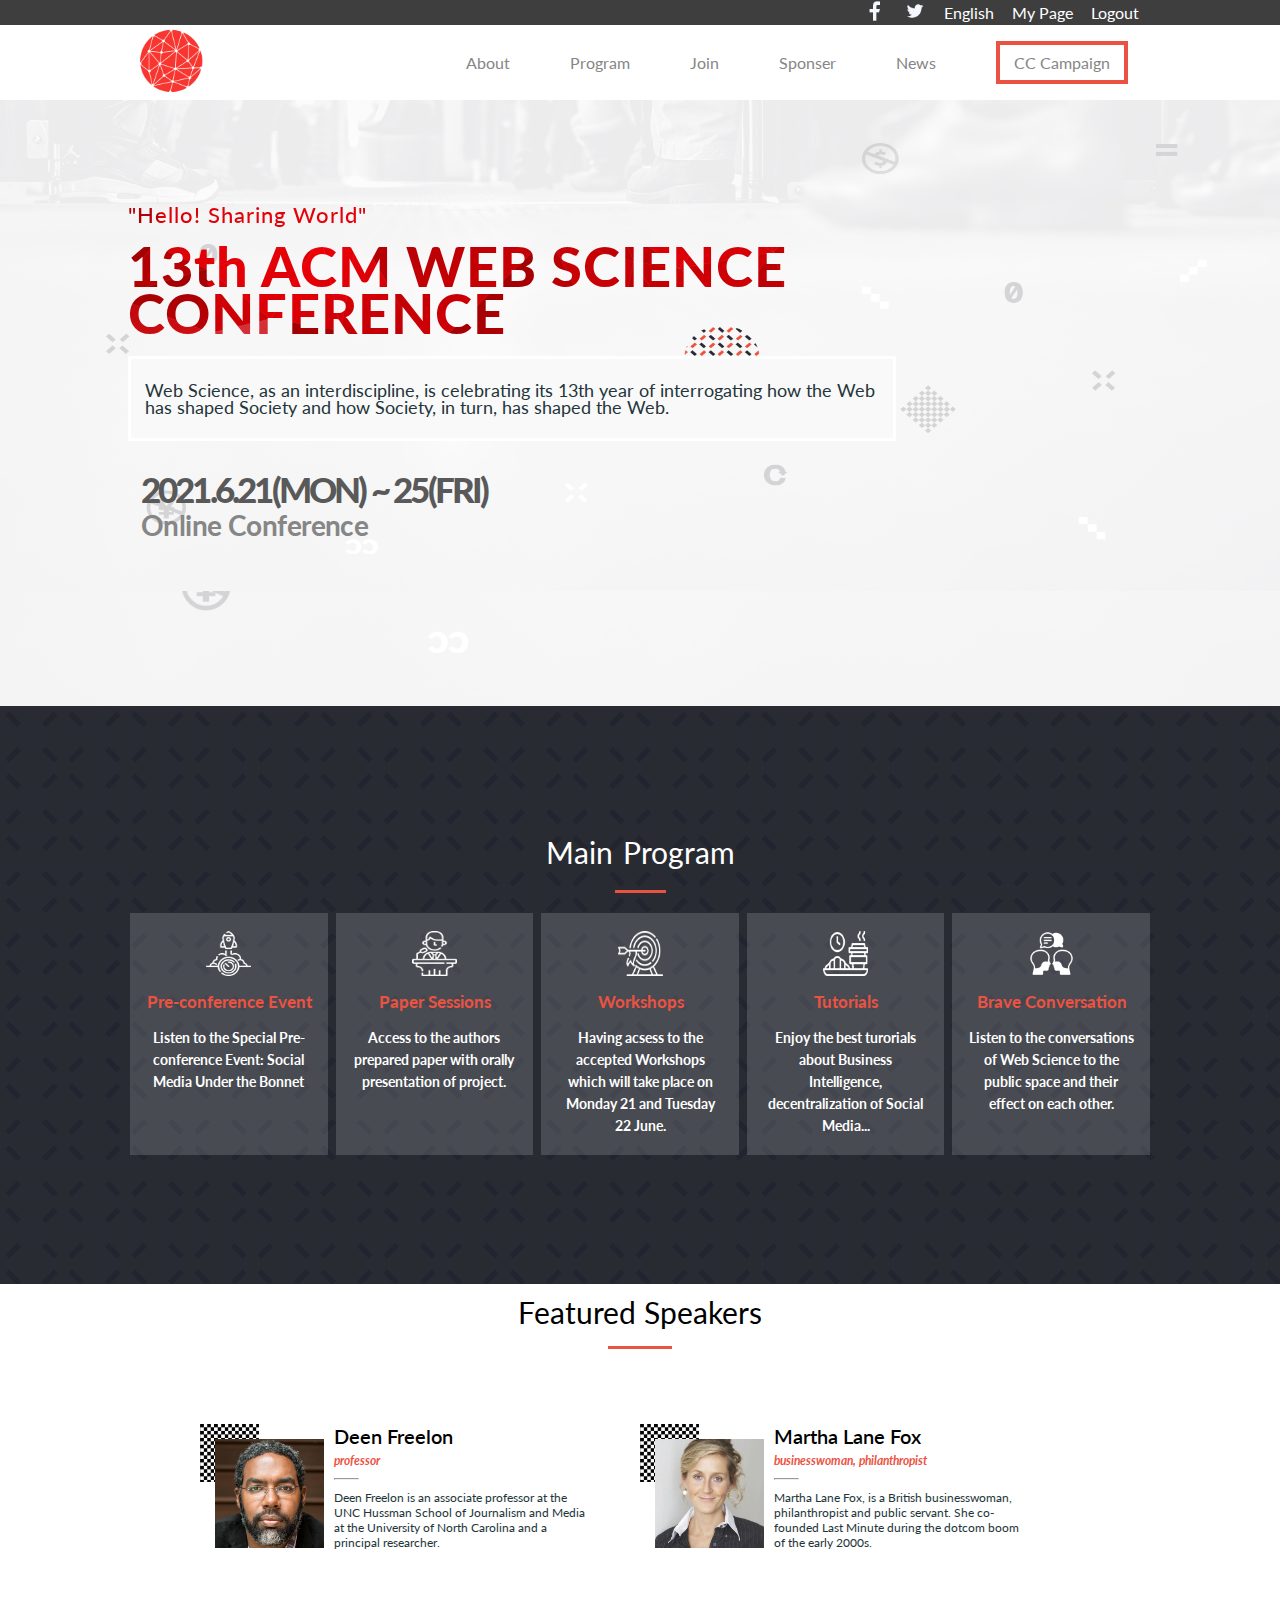
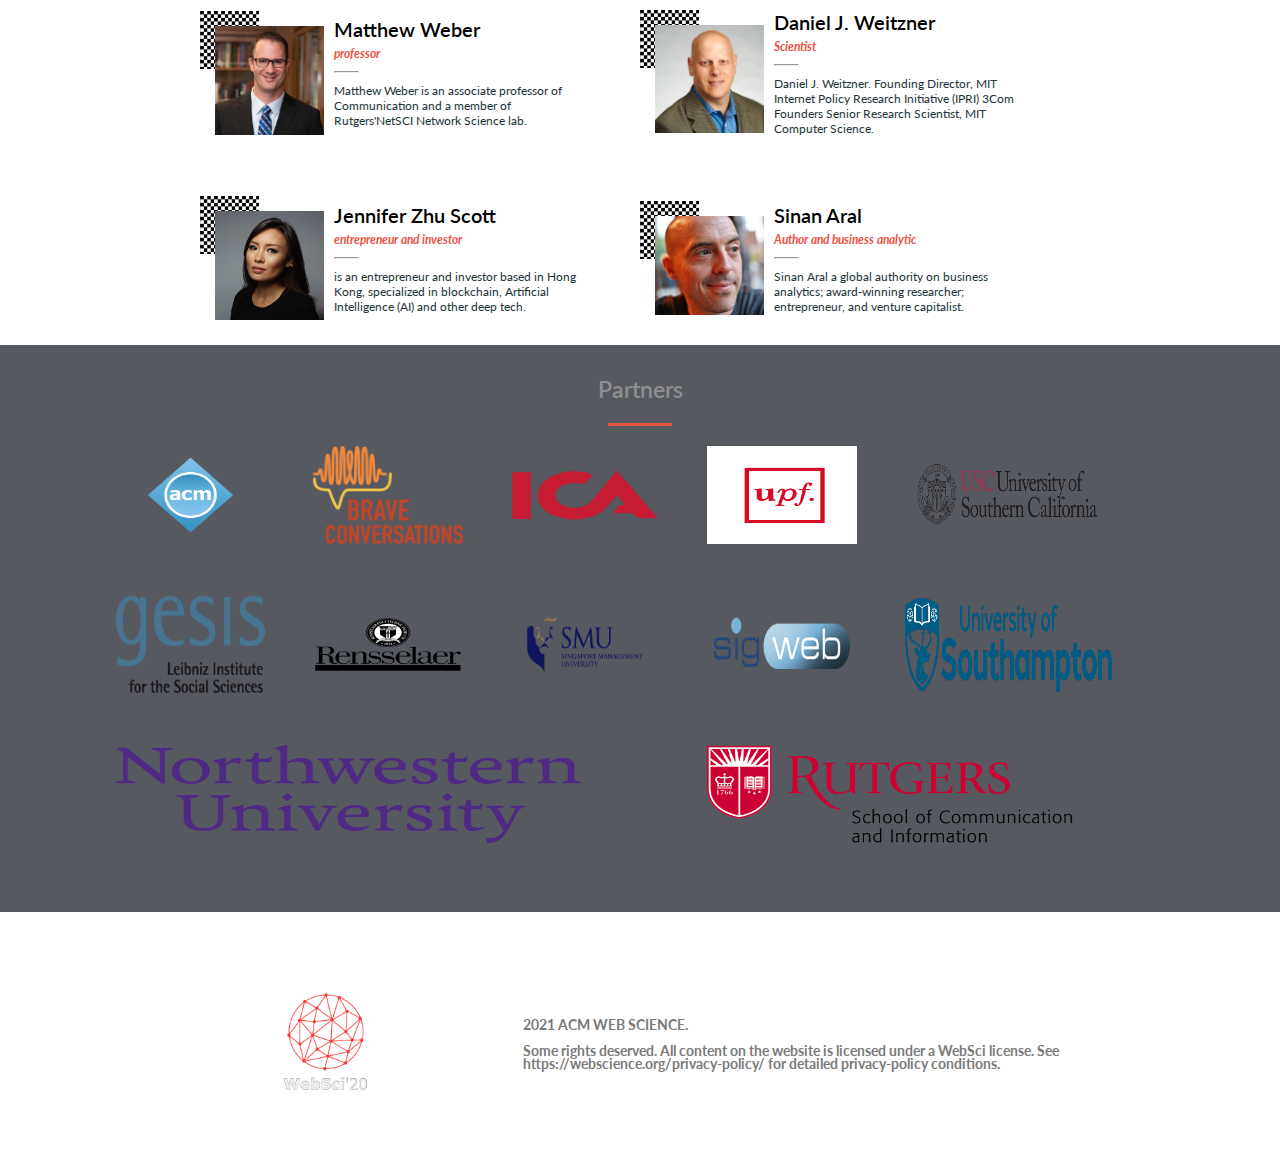
==== commit 57c80a6d: "Add mobile menu" ====
--- a/index.html
+++ b/index.html
@@ -39,6 +39,19 @@
     </div>
     <div class="nav-mobile">
         <div class="mobile-hamburger-container"><a href="#"><img src="./Assets/mobile_menu.png" alt="mobile-menu" class="hamburger"></a></div>
+    </div>
+    <div class="mobile-menu-container">
+     
+      <ul class="menu-list">
+        <li class="menu-Item"><a href="index.html">Home</a></li>
+        <li class="menu-Item"><a href="about.html">About</a></li>
+        <li class="menu-Item"><a href="#">Program</a></li>
+        <li class="menu-Item"><a href="#">Join</a></li>
+        <li class="menu-Item"><a href="#">Sponser</a></li>
+        <li class="menu-Item"><a href="#">News</a></li>
+        <li class="menu-Item"><a href="#">CC Campaign</a></li>
+      </ul>
+      <button class="close-btn">&times</button>
     </div>
     
   </nav>
--- a/css/homepage.css
+++ b/css/homepage.css
@@ -143,12 +143,16 @@
 }
 
 .underline {
-  rotate: -45deg;
+  width: 10%;
+  height: 3px;
+  background: #ec5242;
+  border: none;
+  margin: 20px 0
 }
 
 .underline2 {
-  margin-top: 5px;
-  rotate: 45deg;
+  margin-top: 10px;
+  margin-bottom: 10px;
   width: 10%;
 }
 
@@ -324,7 +328,10 @@
 
 .btnIcon {
   width: 7%;
-  rotate: 90deg;
+  margin-bottom: 1%;
+  font-size: 22px;
+  color: #ec5242;
+  rotate: 180deg;
 }
 
 .invisible {
@@ -337,8 +344,48 @@
   display: none;
 }
 
-
-
+/*mobile menu style*/
+.mobile-menu-container{
+  width: 100%;
+  height: 100vh;
+  position: fixed;
+  top: 0;
+  left: 0;
+  background-color: rgba(236, 82, 66, 0.6);
+  background-blend-mode: saturation;
+  display: flex;
+  justify-content: space-between;
+  align-items: start;
+  padding: 20px;
+  backdrop-filter: blur(10px);
+}
+
+.close-btn{
+  width: 22px;
+  background: none;
+  border: none;
+  color: #fff;
+  font-size: 35px;
+  padding-top: 20px;
+  position: absolute;
+  top: 0;
+  right: 35px;
+}
+.menu-list{
+  list-style-type: none;
+display: flex;
+flex-direction: column;
+gap: 25px;
+padding-top: 60px;
+}
+.menu-Item a{
+  text-decoration: none;
+  color: #fff;
+  font-size: 35px;
+}
+.mobile-menu-container{
+  display: none;
+}
 /*about page style*/
 
 
@@ -894,4 +941,12 @@
     align-items: center;
   background-color:#2E2E2E;
 }
+.underline{
+  width: 5%;
+  margin: 20px 0;
+}
+/* .underline2{
+  width: 8%;
+  margin: 10px 0;
+} */
 } 
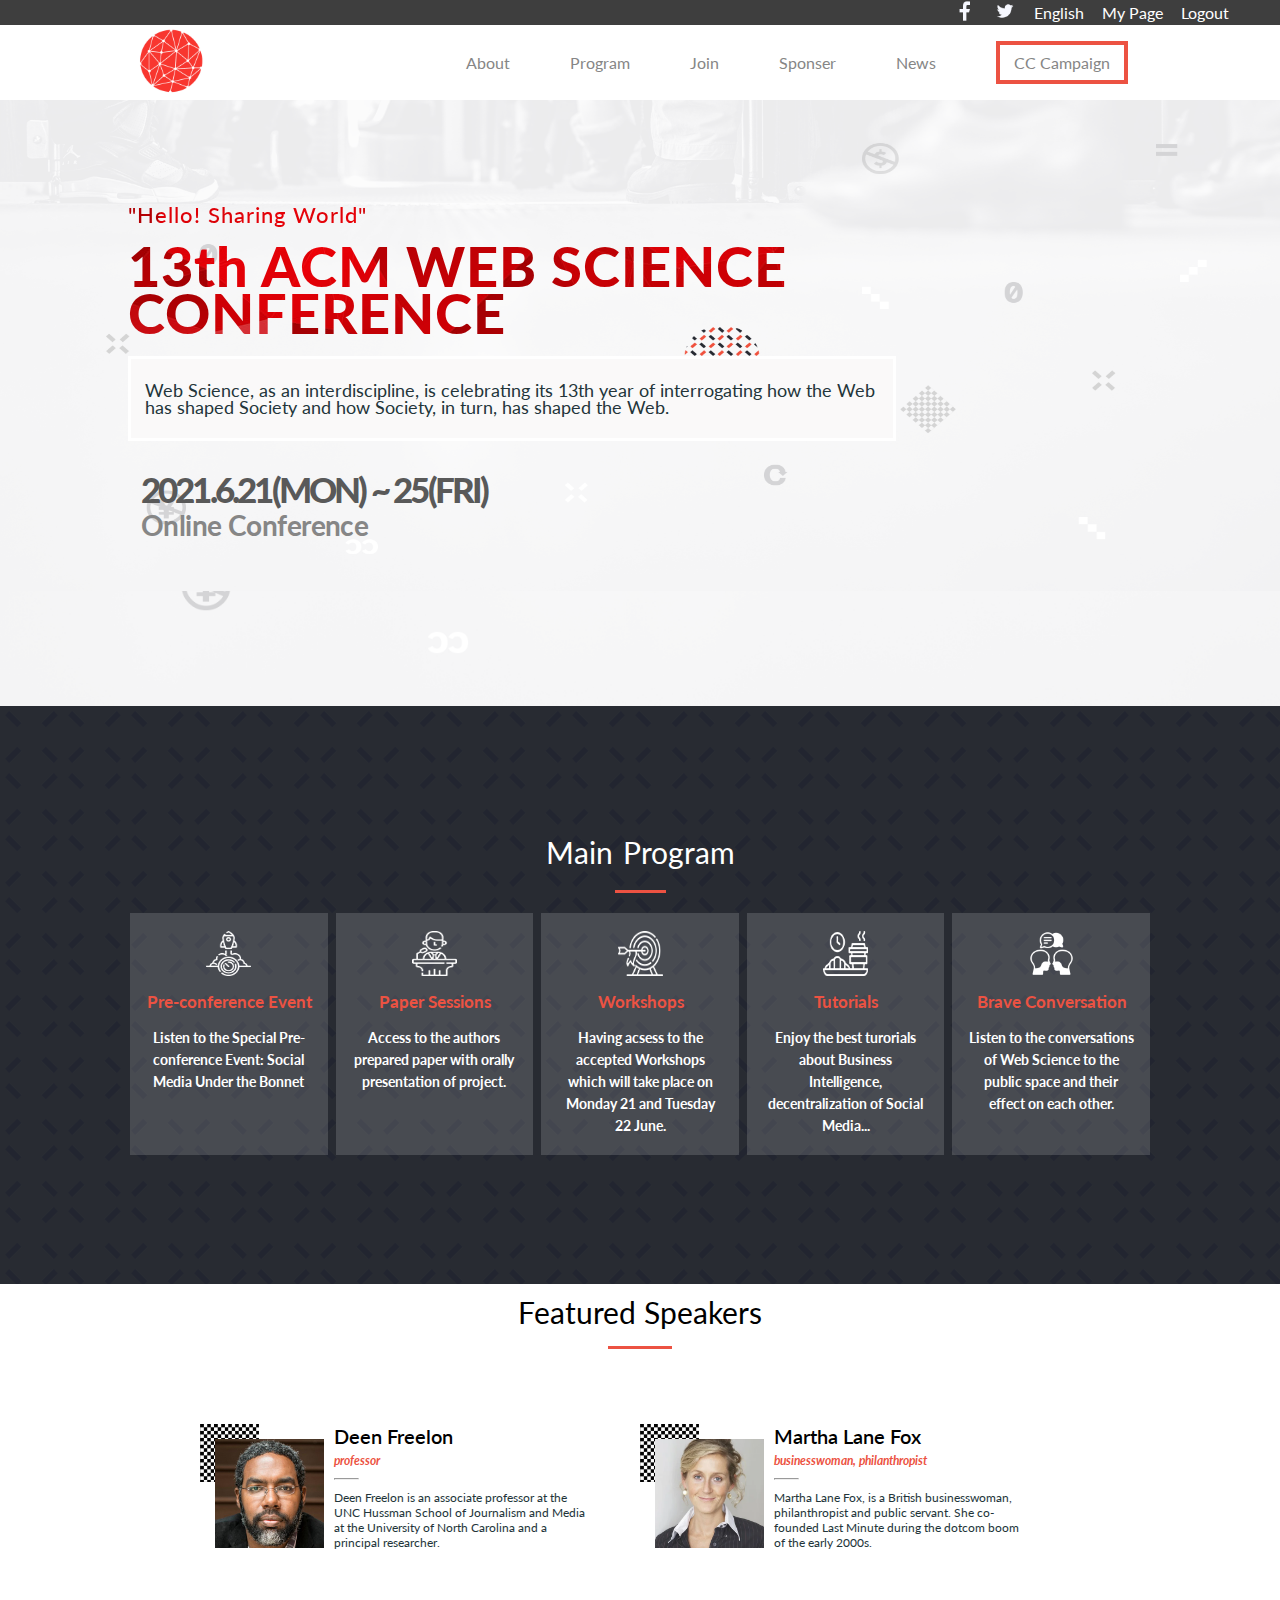
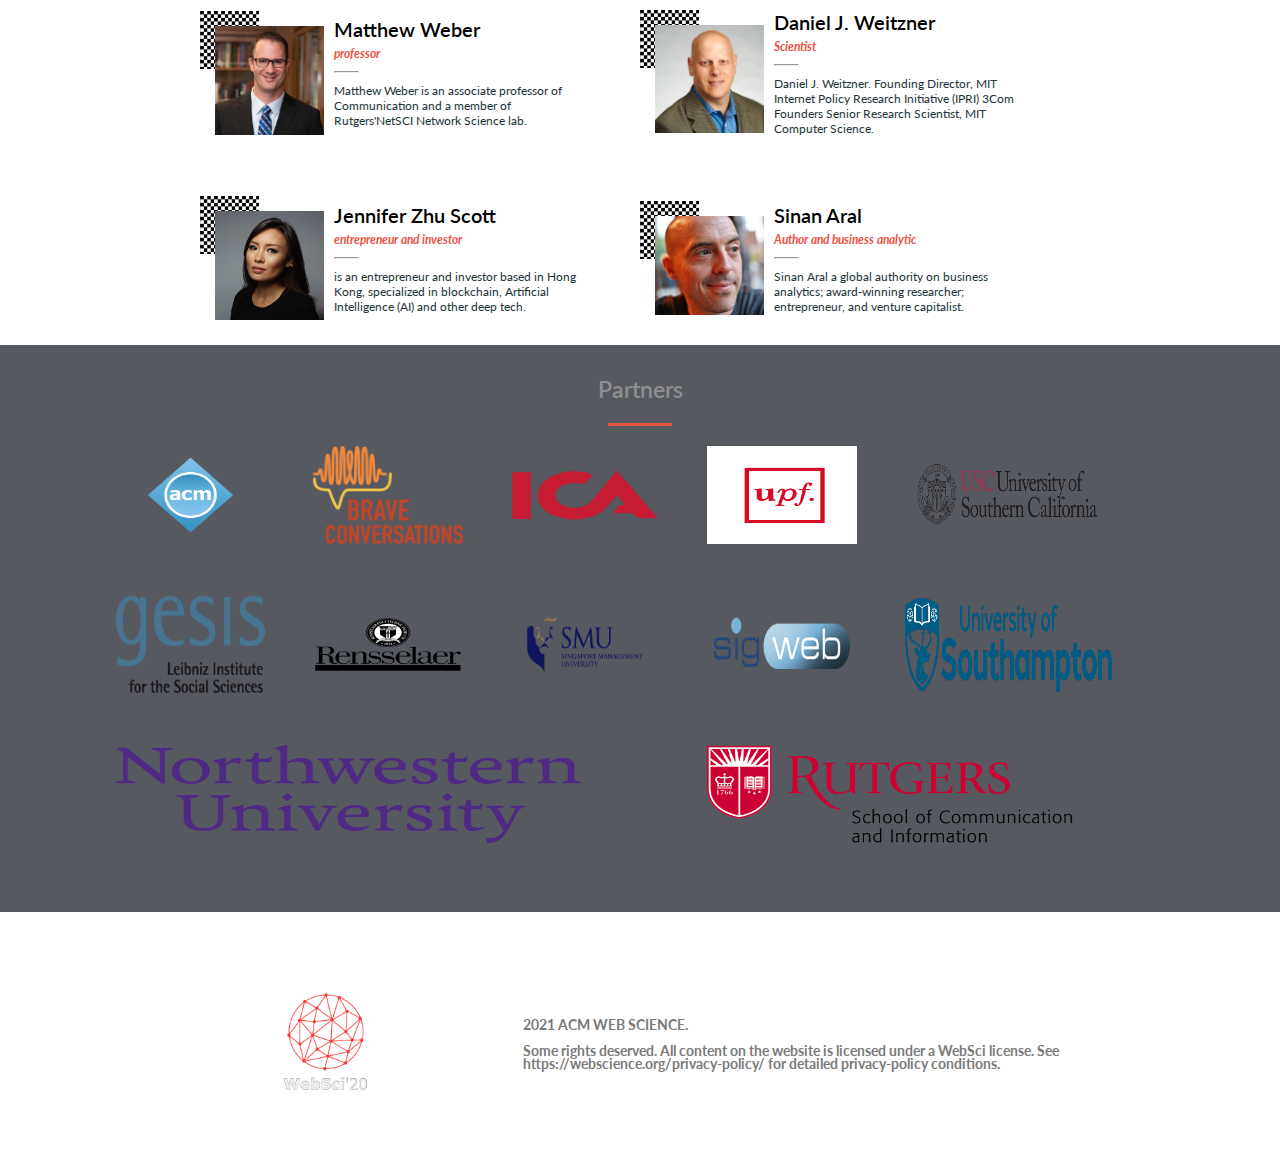
==== commit 635558c5: "Update index.html and about.html files" ====
--- a/index.html
+++ b/index.html
@@ -16,6 +16,7 @@
 
 <body>
 <section class="bg-img">
+<header>
   <nav class="nav-bar">
     <div class="nav1-desktop">
       <ul class="nav-list">
@@ -53,8 +54,8 @@
       </ul>
       <button class="close-btn">&times</button>
     </div>
-    
   </nav>
+</header>
   <div class="homepage">
     <div class="heading-container">
      <p>"Hello! Sharing World"</p>
@@ -129,14 +130,14 @@
       </div>
     </div>
   </section>
-  <section class="footer-desktop">
+  <footer class="footer-desktop">
     <div class="footer-container">
       <div class="footer-logo-container">
         <a href="index.html"><img src="./Assets/websci_white_logo.png" alt="logo" class="footer-logo"></a>
       </div>
       <div class="footer-text">2021 ACM WEB SCIENCE.<br><br>Some rights deserved. All content on the website is licensed under a WebSci license. See <span><a href="https://webscience.org/privacy-policy/" class="privacy-link">https://webscience.org/privacy-policy/</a></span> for detailed privacy-policy conditions.</div>
     </div>
-  </section>
+  </footer>
   
 
 
--- a/css/homepage.css
+++ b/css/homepage.css
@@ -6,6 +6,7 @@
   box-sizing: border-box;
   font-family: 'Lato', sans-serif;
 }
+
 .nav-bar {
   background: #fff;
 }
@@ -33,6 +34,10 @@
   margin-left: 36px;
 }
 
+.footer-logo-container img {
+  width: 80%;
+}
+
 .mobile-hamburger-container a img {
   width: 34px;
   padding-top: 32px;
@@ -147,7 +152,7 @@
   height: 3px;
   background: #ec5242;
   border: none;
-  margin: 20px 0
+  margin: 20px 0;
 }
 
 .underline2 {
@@ -174,11 +179,13 @@
   gap: 20px;
   height: 120px;
 }
+
 .programs:hover {
   border: 2px solid #fff;
   transform: scaleX(1.01);
   transition: 0.3s;
 }
+
 .program-icon {
   width: 45px;
   height: 45px;
@@ -217,9 +224,11 @@
   color: #fff;
   border: none;
 }
-.whole-program-link{
+
+.whole-program-link {
   display: none;
 }
+
 .featured-speakers {
   display: flex;
   flex-direction: column;
@@ -327,25 +336,33 @@
 }
 
 .btnIcon {
-  width: 7%;
+  /* width: 7%;
   margin-bottom: 1%;
   font-size: 22px;
   color: #ec5242;
-  rotate: 180deg;
+  rotate: 180deg; */
+  color: #ec5242;
+  border-width: 0 3px 3px 0;
+  display: inline-block;
+  padding: 3px;
+  transform: rotate(45deg);
+  -webkit-transform: rotate(180deg);
 }
 
 .invisible {
   display: none;
 }
-.partners-homepage{
+
+.partners-homepage {
   display: none;
 }
-.footer-desktop{
+
+.footer-desktop {
   display: none;
 }
 
-/*mobile menu style*/
-.mobile-menu-container{
+/* mobile menu style */
+.mobile-menu-container {
   width: 100%;
   height: 100vh;
   position: fixed;
@@ -353,14 +370,14 @@
   left: 0;
   background-color: rgba(236, 82, 66, 0.6);
   background-blend-mode: saturation;
-  display: flex;
+  display: none;
   justify-content: space-between;
   align-items: start;
   padding: 20px;
   backdrop-filter: blur(10px);
 }
 
-.close-btn{
+.close-btn {
   width: 22px;
   background: none;
   border: none;
@@ -371,23 +388,22 @@
   top: 0;
   right: 35px;
 }
-.menu-list{
+
+.menu-list {
   list-style-type: none;
-display: flex;
-flex-direction: column;
-gap: 25px;
-padding-top: 60px;
-}
-.menu-Item a{
+  display: flex;
+  flex-direction: column;
+  gap: 25px;
+  padding-top: 60px;
+}
+
+.menu-Item a {
   text-decoration: none;
   color: #fff;
   font-size: 35px;
 }
-.mobile-menu-container{
-  display: none;
-}
-/*about page style*/
-
+
+/* about page style */
 
 .bg-img {
   background-image: url('../Assets/mobile-bg.png');
@@ -396,36 +412,28 @@
   padding-bottom: 40px;
 }
 
-.footer-logo-container img {
-  width: 80%;
-}
-/* 
-.logo-img img {
-  width: 100%;
-} */
-/* .logo-img-about{
-  width: 100%;
-} */
 .aboutPage {
   display: flex;
   flex-direction: column;
   align-items: center;
 }
-.heading-container-about{
+
+.heading-container-about {
   -webkit-background-clip: text;
-    -webkit-text-fill-color: transparent;
-    background-image: url(../Assets/redb5.jpg);
-    display: flex;
-    flex-direction: column;
-    align-items: center;
-    margin-top: 97px;
-    margin-left: 16px;
-    font-size: 22px;
-    font-weight: 500;
-    line-height: 35px;
-    color: #ec5242;
-    letter-spacing: 1px;
-}
+  -webkit-text-fill-color: transparent;
+  background-image: url(../Assets/redb5.jpg);
+  display: flex;
+  flex-direction: column;
+  align-items: center;
+  margin-top: 97px;
+  margin-left: 16px;
+  font-size: 22px;
+  font-weight: 500;
+  line-height: 35px;
+  color: #ec5242;
+  letter-spacing: 1px;
+}
+
 .main-heading-about {
   text-align: center;
   font-size: 50px;
@@ -566,8 +574,8 @@
   background-color: rgba(236, 82, 66, 0.5);
   height: 180px;
   display: flex;
-    align-items: center;
-    justify-content: center;
+  align-items: center;
+  justify-content: center;
 }
 
 .img-past2-container {
@@ -584,8 +592,8 @@
   background-color: rgba(236, 82, 66, 0.5);
   height: 180px;
   display: flex;
-    align-items: center;
-    justify-content: center;
+  align-items: center;
+  justify-content: center;
 }
 
 .img-past-texts {
@@ -609,7 +617,7 @@
 
 .partners {
   width: 100%;
-  background-color:#414246;
+  background-color: #414246;
   color: white;
   display: flex;
   flex-direction: column;
@@ -624,7 +632,7 @@
   margin-top: 30px;
   font-size: 23px;
   font-weight: 600;
-  color:#8F8F91;
+  color: #8f8f91;
 }
 
 .all-sponsers {
@@ -676,277 +684,322 @@
 .footer-logo {
   width: 100%;
 }
-.footer-desktop-about{
+
+.footer-desktop-about {
   display: none;
 }
 
-@media only screen and (min-width:786px){
-
-.nav1-desktop{
-  display: block;
-  background-color:#3E3E3E;
-  padding-right: 4%;
-}
-.nav2-desktop{
-  display: flex;
-  justify-content: space-around;
-  align-items: center;
-  
-  height: 75px;
-}
-
-.nav-list{
-  display:flex;
-  justify-content: flex-end;
-  list-style-type: none;
-  margin-right: 90px;
-}
-.nav-mobile{
-  display: none;
-}
-.logo-img{
-  text-decoration: none;
-  width: 70px;
-  margin-left: 20%;
-}
-.nav-list{
-  display: flex;
-  justify-content:end;
-  align-items: center;
-  gap: 18px;
-}
-.nav-item a{
-  text-decoration: none;
-  color: #fff;
-}
-.nav-list2{
-  display: flex;
-  justify-content: space-around;
-  list-style-type: none;
-
-}
-.nav-item2{
-  padding: 12px 30px;
-}
-.nav-item2:hover{
-  transform: scale(1.1);
-  transition: 0.3s;
-}
-.nav-item2 a{
-  text-decoration: none;
-  color:#868686;
-} 
-.campaign-link{
-  border: 4px solid#ec5242;
-  padding: 8px 14px;
-}
-.homepage{
-  background-image: url('../Assets/desktop-bg.png');
-  background-repeat: no-repeat;
-  background-size: 100% 100%;
-}
-.heading-container{
-  margin-left: 10%;
-}
-.main-heading{
-  width: 70%;
-  font-size: 56px;
-  line-height: 47px;
-}
-.home-paragraph{
-  margin-left: 10%;
-  width: 60%;
-  font-weight: 400;
-}
-.home-paragraph p{
-  font-size: 18px;
-}
-.date{
-  margin-left: 11%;
-}
-.date p{
-  font-weight: 900;
-font-size: 35px;
-}
-.place{
-  margin-left: 11%;
-}
-.place p{
-  font-weight: 700;
-font-size: 28px;
-}
-.main-progam-title{
-  font-weight: 400;
-font-size: 30px;
-}
-.main-program{
-  display: flex;
-  height: 578px;
-  justify-content: center;
-  padding: 0 130px;
-}
-.programs-container{
-  display: flex;
-  flex-direction: row;
-  justify-content: center;
-  align-items: center;
-}
-.programs{
-  display: flex;
-  flex-direction: column;
-  height: 100%;
-  justify-content: start;
-  gap: 13px;
-}
-
-.program-title{
-  text-align: center;
-  width: 100%;
-  font-weight: 700;
-  font-size: 17px;
-}
-.program-description{
-  text-align: center;
-  width: 100%;
-}
-.join{
-  display: none;
-}
-.whole-program-link{
-  color: #fff;
-  font-weight: 400;
-font-size: 20px;
-padding-top: 50px;
-}
-.speakers-title{
-  font-weight: 400;
-font-size: 30px;
-}
-.button-container{
-  display: none;
-}
-.speaker-3,
-.speaker-4,
-.speaker-5,
-.speaker-6 {
-  display: flex;
-}
-.speaker-container{
-  display: grid;
-  grid-template-columns: 50% 50%;
-  grid-template-rows: 30% 30% 30% ;
-  row-gap: 40px;
-  padding: 20px 200px;
-  margin-bottom: 20px;
-}
-.partner-section-homepage{
-  display: flex;
-  justify-content: center;
-  align-items: center;
-}
-.partners-homepage{
-  display: flex;
-  flex-direction: column;
-  align-items: center;
-  background-color:#575960;;
-}
-.all-sponsers-desktop{
-  display: grid;
-  grid-template-columns: 18% 18% 18% 18% 25%;
-  grid-template-rows: 30% 30% 30%;
-  justify-content: center;
-  align-items: stretch;
-  gap: 10px;
-  padding: 0 120px;
-}
-.partner-logo:nth-last-child(1){
-	grid-column: span 2;
-}
-.partner-logo:nth-last-child(2){
-	grid-column: span 3;
-}
-.footer-desktop{
-  display: flex;
+@media only screen and (min-width: 786px) {
+  .nav1-desktop {
+    display: block;
+    background-color: #3e3e3e;
+    padding-right: 4%;
+  }
+
+  .nav2-desktop {
+    display: flex;
+    justify-content: space-around;
+    align-items: center;
+    height: 75px;
+  }
+
+  .nav-mobile {
+    display: none;
+  }
+
+  .logo-img {
+    text-decoration: none;
+    width: 70px;
+    margin-left: 20%;
+  }
+
+  .nav-list {
+    display: flex;
+    justify-content: end;
+    align-items: center;
+    gap: 18px;
+    list-style-type: none;
+  }
+
+  .nav-item a {
+    text-decoration: none;
+    color: #fff;
+  }
+
+  .nav-item:hover {
+    transform: scale(1.1);
+    transition: 0.3s;
+  }
+
+  .nav-list2 {
+    display: flex;
+    justify-content: space-around;
+    list-style-type: none;
+  }
+
+  .nav-item2 {
+    padding: 12px 30px;
+  }
+
+  .nav-item2:hover {
+    transform: scale(1.1);
+    transition: 0.3s;
+  }
+
+  .nav-item2 a {
+    text-decoration: none;
+    color: #868686;
+  }
+
+  .campaign-link {
+    border: 4px solid#ec5242;
+    padding: 8px 14px;
+  }
+
+  .homepage {
+    background-image: url('../Assets/desktop-bg.png');
+    background-repeat: no-repeat;
+    background-size: 100% 100%;
+  }
+
+  .heading-container {
+    margin-left: 10%;
+  }
+
+  .main-heading {
+    width: 70%;
+    font-size: 56px;
+    line-height: 47px;
+  }
+
+  .home-paragraph {
+    margin-left: 10%;
+    width: 60%;
+    font-weight: 400;
+  }
+
+  .home-paragraph p {
+    font-size: 18px;
+  }
+
+  .date {
+    margin-left: 11%;
+  }
+
+  .date p {
+    font-weight: 900;
+    font-size: 35px;
+  }
+
+  .place {
+    margin-left: 11%;
+  }
+
+  .place p {
+    font-weight: 700;
+    font-size: 28px;
+  }
+
+  .main-progam-title {
+    font-weight: 400;
+    font-size: 30px;
+  }
+
+  .main-program {
+    display: flex;
+    height: 578px;
+    justify-content: center;
+    padding: 0 130px;
+  }
+
+  .programs-container {
+    display: flex;
+    flex-direction: row;
+    justify-content: center;
+    align-items: center;
+  }
+
+  .programs {
+    display: flex;
+    flex-direction: column;
+    height: 100%;
+    justify-content: start;
+    gap: 13px;
+  }
+
+  .program-title {
+    text-align: center;
+    width: 100%;
+    font-weight: 700;
+    font-size: 17px;
+  }
+
+  .program-description {
+    text-align: center;
+    width: 100%;
+  }
+
+  .join {
+    display: none;
+  }
+
+  .whole-program-link {
+    color: #fff;
+    font-weight: 400;
+    font-size: 20px;
+    padding-top: 50px;
+  }
+
+  .speakers-title {
+    font-weight: 400;
+    font-size: 30px;
+  }
+
+  .button-container {
+    display: none;
+  }
+
+  .speaker-3,
+  .speaker-4,
+  .speaker-5,
+  .speaker-6 {
+    display: flex;
+  }
+
+  .speaker-container {
+    display: grid;
+    grid-template-columns: 50% 50%;
+    grid-template-rows: 30% 30% 30%;
+    row-gap: 40px;
+    padding: 20px 200px;
+    margin-bottom: 20px;
+  }
+
+  .partner-section-homepage {
+    display: flex;
+    justify-content: center;
+    align-items: center;
+  }
+
+  .partners-homepage {
+    display: flex;
+    flex-direction: column;
+    align-items: center;
+    background-color: #575960;
+  }
+
+  .all-sponsers-desktop {
+    display: grid;
+    grid-template-columns: 18% 18% 18% 18% 25%;
+    grid-template-rows: 30% 30% 30%;
+    justify-content: center;
+    align-items: stretch;
+    gap: 10px;
+    padding: 0 120px;
+  }
+
+  .partner-logo {
+    width: 80%;
+    height: 70%;
+  }
+
+  .partner-logo:nth-last-child(1) {
+    grid-column: span 2;
+  }
+
+  .partner-logo:nth-last-child(2) {
+    grid-column: span 3;
+  }
+
+  .footer-desktop {
+    display: flex;
     padding-top: 30px;
     height: 245px;
     justify-content: center;
     align-items: center;
-}
-.footer-logo-container img{
-  width: 70%;
-}
-.privacy-link{
-  display: inline;
-  text-decoration: none;
-  color: #7a7a7a;
-}
-.footer-text{
-  display: block;
-}
-/*About page media quert*/
-.heading-container-about{
-  width: 60%;
-}
-.heading-container-about p{
-  display: none;
-}
-.about-paragraph{
-  width: 60%;
-  margin-top: 70px;
-  padding: 35px 65px;
-}
-.bg-img{
-  background-image: url('../Assets/desktop-bg.png');
-  background-repeat: no-repeat;
-  background-size: cover;
-  padding-bottom: 9%;
-}
-.logo-compet-title{
-  font-weight: 700;
-font-size: 30px;
-line-height: 28px;
-margin-top: 65px;
-}
-.logo-text{
-  width: 60%;
-  font-weight: 700;
-font-size: 16px;
-line-height: 21px;
-}
-.past-confers{
-  font-weight: 700;
-font-size: 30px;
-line-height: 28px;
-}
-.past-photos{
-  display: flex;
-  flex-direction: row;
-  margin-bottom: 74px;
-}
-.partner-logo{
-  width: 80%;
-  height: 70%;
-}
-.partners{
-  display: none;
-}
-.footer-mobile{
-  display: none;
-}
-.footer-desktop-about{
-  display: flex;
+  }
+
+  .footer-logo-container img {
+    width: 70%;
+  }
+
+  .privacy-link {
+    display: inline;
+    text-decoration: none;
+    color: #7a7a7a;
+  }
+
+  .footer-text {
+    display: block;
+  }
+
+  /* About page media quert */
+  .heading-container-about {
+    width: 60%;
+  }
+
+  .heading-container-about p {
+    display: none;
+  }
+
+  .about-paragraph {
+    width: 60%;
+    margin-top: 70px;
+    padding: 35px 65px;
+  }
+
+  .bg-img {
+    background-image: url('../Assets/desktop-bg.png');
+    background-repeat: no-repeat;
+    background-size: cover;
+    padding-bottom: 9%;
+  }
+
+  .logo-compet-title {
+    font-weight: 700;
+    font-size: 30px;
+    line-height: 28px;
+    margin-top: 65px;
+  }
+
+  .logo-text {
+    width: 60%;
+    font-weight: 700;
+    font-size: 16px;
+    line-height: 21px;
+  }
+
+  .past-confers {
+    font-weight: 700;
+    font-size: 30px;
+    line-height: 28px;
+  }
+
+  .past-photos {
+    display: flex;
+    flex-direction: row;
+    margin-bottom: 74px;
+  }
+
+  .partners {
+    display: none;
+  }
+
+  .footer-mobile {
+    display: none;
+  }
+
+  .footer-desktop-about {
+    display: flex;
     padding-top: 30px;
     height: 245px;
     justify-content: center;
     align-items: center;
-  background-color:#2E2E2E;
-}
-.underline{
-  width: 5%;
-  margin: 20px 0;
-}
-/* .underline2{
-  width: 8%;
-  margin: 10px 0;
-} */
-} 
+    background-color: #2e2e2e;
+  }
+
+  .underline {
+    width: 5%;
+    margin: 20px 0;
+  }
+}
